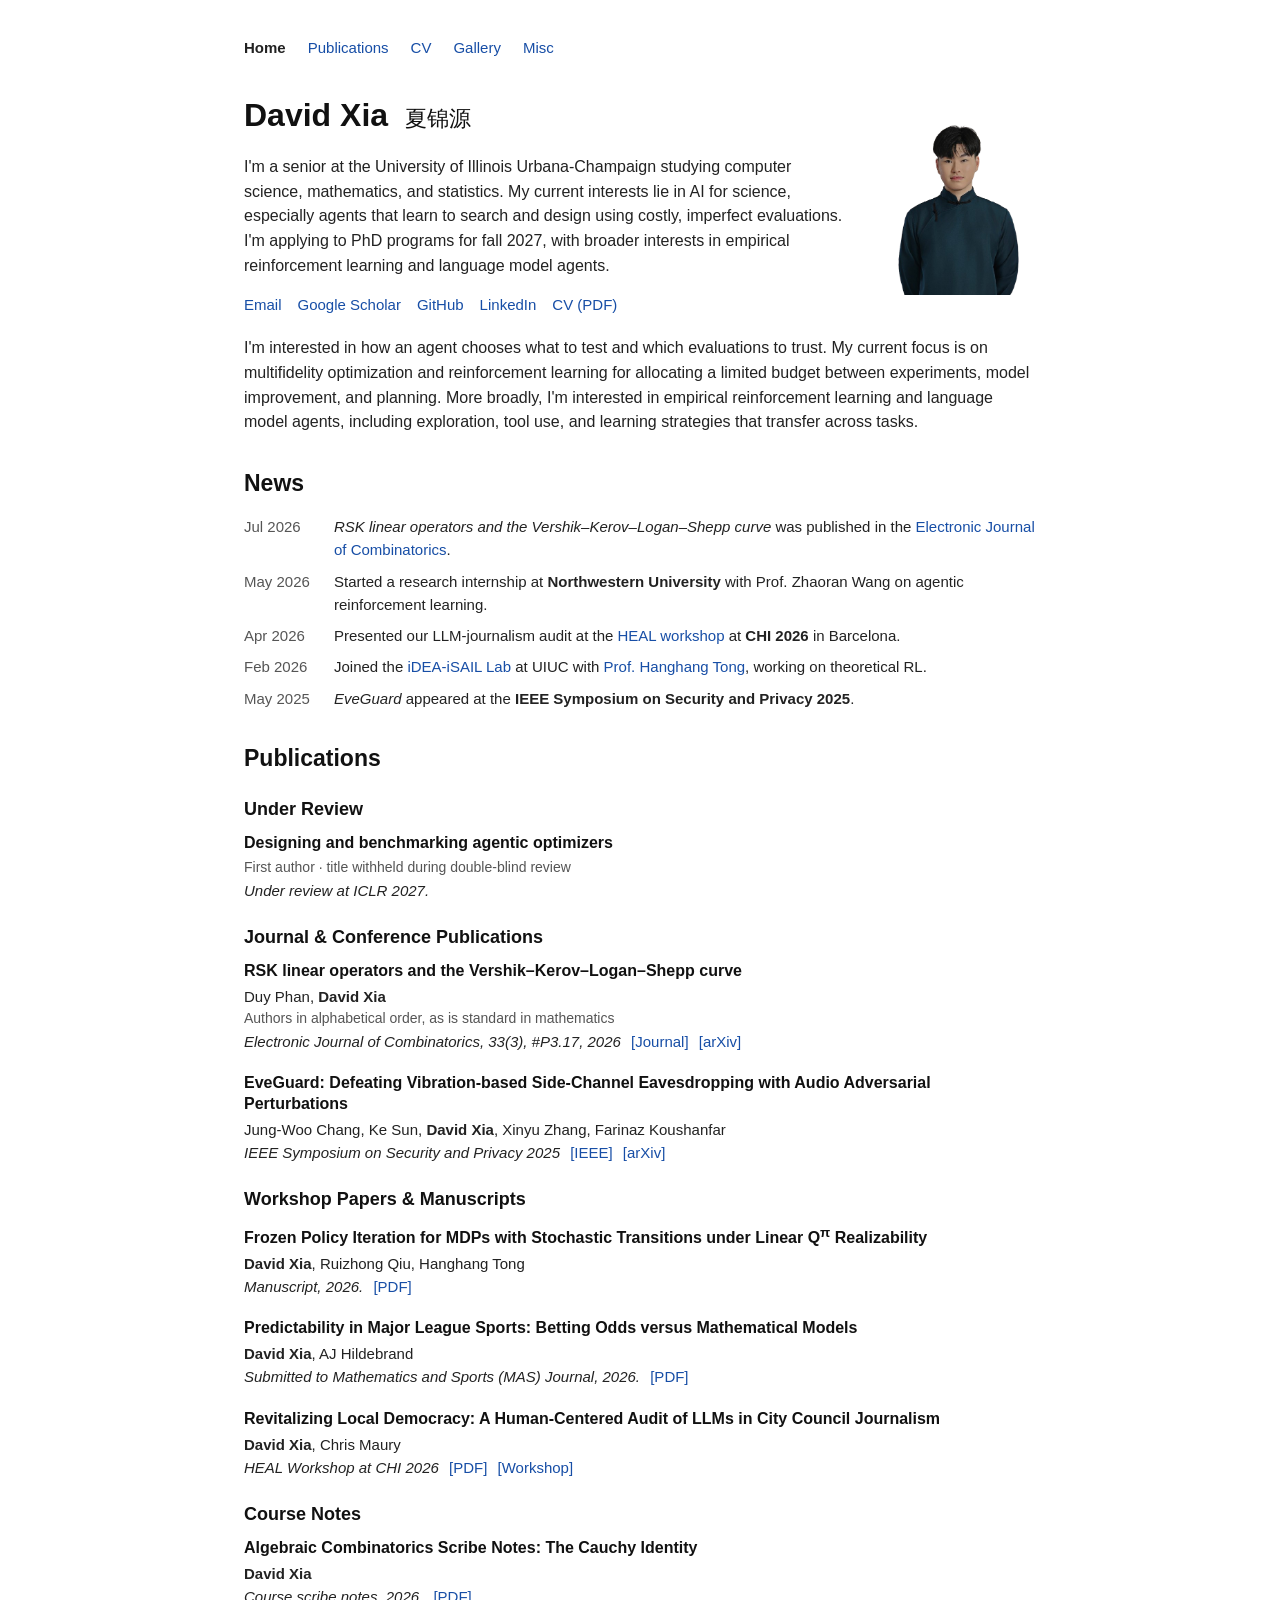
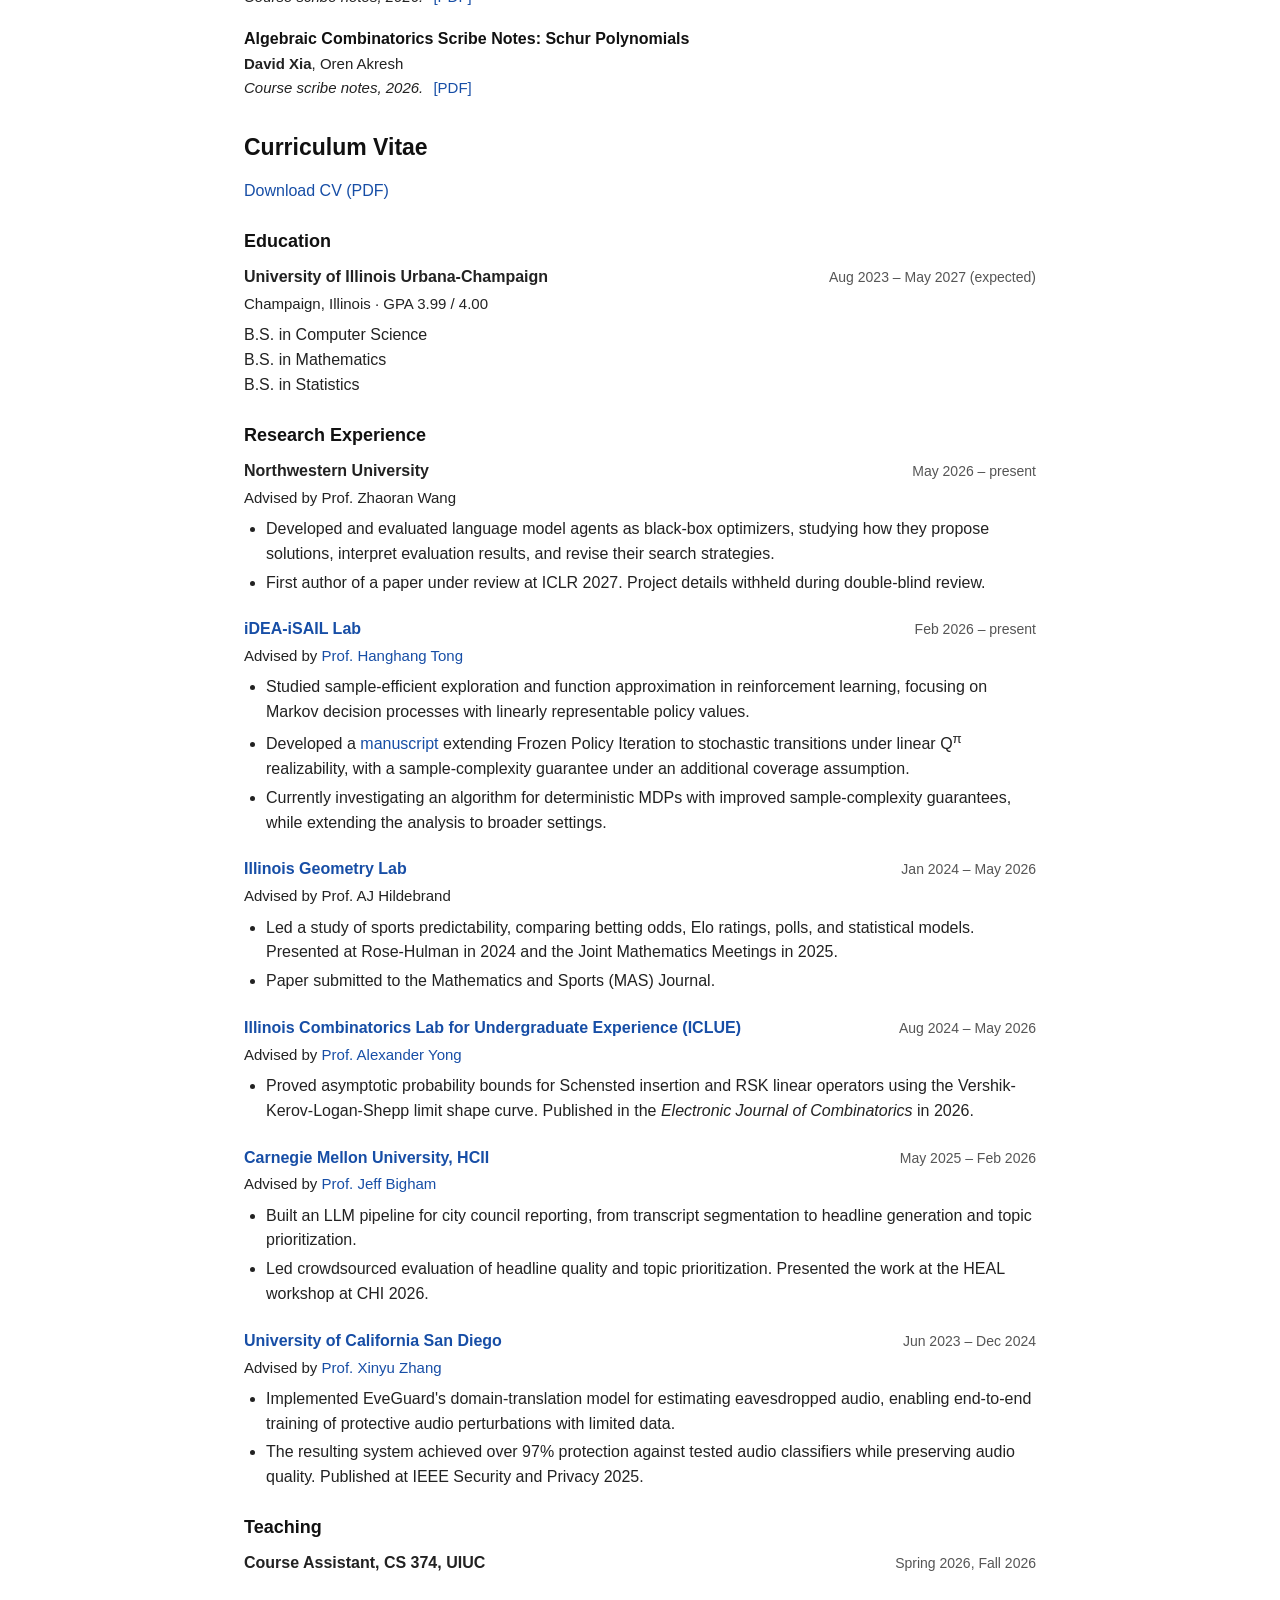
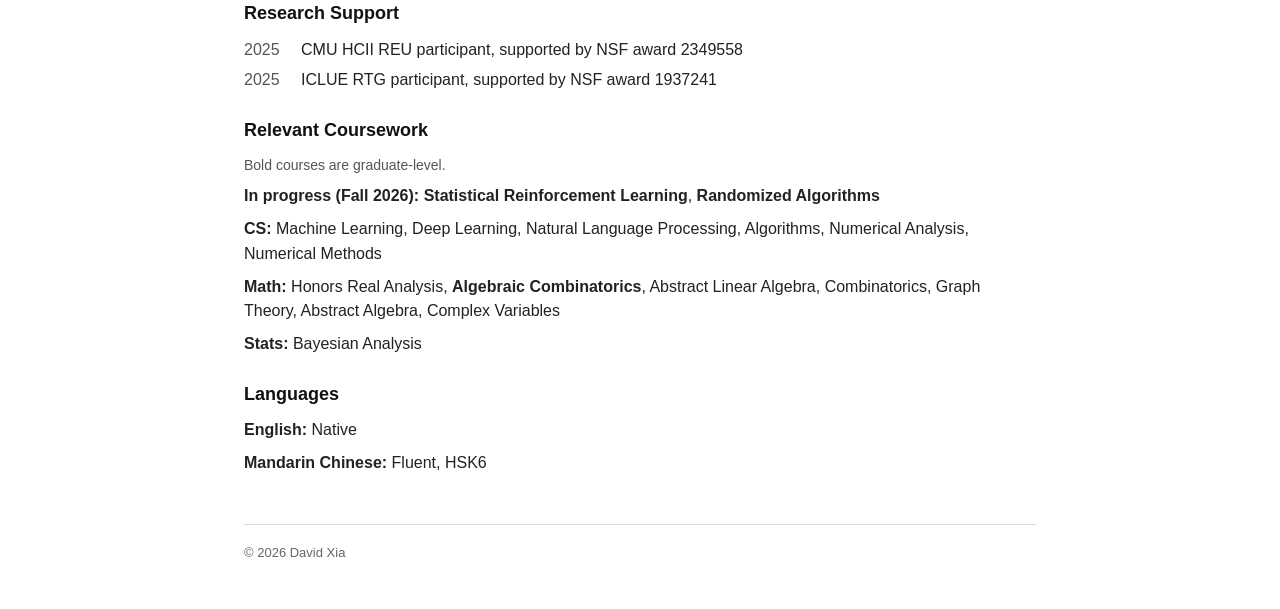
==== index.html @ a09cf465 "Simplify website to a plain single-page academic profile" ====
<!DOCTYPE html>
<html lang="en">
<head>
    <meta charset="UTF-8">
    <meta name="viewport" content="width=device-width, initial-scale=1">
    <meta name="color-scheme" content="light">
    <title>David Xia</title>
    <meta name="description" content="David Xia — UIUC researcher in reinforcement learning and language model agents, with current interests in AI for science and multifidelity optimization.">
    <link rel="icon" href="favicon.png">
    <link rel="stylesheet" href="style.css">
</head>
<body>
    <nav class="site-nav" aria-label="Main navigation">
        <a href="index.html" aria-current="page">Home</a>
        <a href="index.html#publications">Publications</a>
        <a href="index.html#cv">CV</a>
        <a href="pictures.html">Gallery</a>
        <a href="misc.html">Misc</a>
    </nav>
    <main>
        <header class="profile" id="home">
            <div>
                <h1>David Xia <span class="chinese-name" lang="zh">夏锦源</span></h1>
                <p>I&#x27;m a senior at the University of Illinois Urbana-Champaign studying
                    computer science, mathematics, and statistics. My current interests lie in
                    AI for science, especially agents that learn to search and design using
                    costly, imperfect evaluations. I&#x27;m applying to PhD programs for fall 2027,
                    with broader interests in empirical reinforcement learning and language model agents.</p>
                <p class="contact-links">
                    <a href="mailto:davidx3@illinois.edu">Email</a>
                    <a href="https://scholar.google.com/citations?hl=en&amp;user=uScYa6cAAAAJ">Google Scholar</a>
                    <a href="https://github.com/davidxia3">GitHub</a>
                    <a href="https://www.linkedin.com/in/dx3/">LinkedIn</a>
                    <a href="docs/david_xia_cv_public.pdf">CV (PDF)</a>
                </p>
            </div>
            <img class="portrait" src="images/david.png" alt="David Xia" width="160" height="200">
        </header>
        <section id="about" aria-label="Research interests">
            <p>I&#x27;m interested in how an agent chooses what to test and which evaluations to trust.
                My current focus is on
                multifidelity optimization and reinforcement learning for allocating a limited
                budget between experiments, model improvement, and planning.
                More broadly, I&#x27;m interested in empirical reinforcement learning and language model
                agents, including exploration, tool use, and learning strategies that transfer across
                tasks.</p>
        </section>

        <section id="news">
            <h2>News</h2>
<ul class="news-list">
<li class="news-item">
<span class="news-date">Jul 2026</span>
<span class="news-body"><em>RSK linear operators and the Vershik–Kerov–Logan–Shepp curve</em> was published in the <a class="name" href="https://www.combinatorics.org/ojs/index.php/eljc/article/view/v33i3p17" rel="noopener noreferrer" target="_blank">Electronic Journal of Combinatorics</a>.</span>
</li>
<li class="news-item">
<span class="news-date">May 2026</span>
<span class="news-body">Started a research internship at <strong class="name">Northwestern University</strong> with <span class="name">Prof. Zhaoran Wang</span> on agentic reinforcement learning.</span>
</li>
<li class="news-item">
<span class="news-date">Apr 2026</span>
<span class="news-body">Presented our LLM-journalism audit at the <a class="name" href="https://heal-workshop.github.io/" rel="noopener noreferrer" target="_blank">HEAL workshop</a> at <strong class="name">CHI 2026</strong> in Barcelona.</span>
</li>
<li class="news-item">
<span class="news-date">Feb 2026</span>
<span class="news-body">Joined the <a class="name" href="https://www.idea-isail.com/index.html" rel="noopener noreferrer" target="_blank">iDEA-iSAIL Lab</a> at <span class="name">UIUC</span> with <a class="name" href="http://tonghanghang.org/" rel="noopener noreferrer" target="_blank">Prof. Hanghang Tong</a>, working on theoretical RL.</span>
</li>
<li class="news-item">
<span class="news-date">May 2025</span>
<span class="news-body"><em>EveGuard</em> appeared at the <strong class="name">IEEE Symposium on Security and Privacy 2025</strong>.</span>
</li>
</ul>
        </section>

        <section id="publications">
            <h2>Publications</h2>
            <h3>Under Review</h3>
            <article class="publication">
                <h4>Designing and benchmarking agentic optimizers</h4>
                <div class="note">First author · title withheld during double-blind review</div>
                <div class="venue">Under review at ICLR 2027.</div>
            </article>
            <h3>Journal &amp; Conference Publications</h3>
            <article class="publication">
                <h4>RSK linear operators and the Vershik–Kerov–Logan–Shepp curve</h4>
                <div class="authors"><span class="name">Duy Phan</span>, <strong>David Xia</strong></div>
                <div class="note">Authors in alphabetical order, as is standard in mathematics</div>
                <div class="venue">Electronic Journal of Combinatorics, 33(3), #P3.17, 2026 <a href="https://www.combinatorics.org/ojs/index.php/eljc/article/view/v33i3p17">[Journal]</a> <a href="https://arxiv.org/abs/2504.05510">[arXiv]</a></div>
            </article>
            <article class="publication">
                <h4>EveGuard: Defeating Vibration-based Side-Channel Eavesdropping with Audio Adversarial Perturbations</h4>
                <div class="authors"><span class="name">Jung-Woo Chang</span>, <span class="name">Ke Sun</span>, <strong>David Xia</strong>, <span class="name">Xinyu Zhang</span>, <span class="name">Farinaz Koushanfar</span></div>
                <div class="venue">IEEE Symposium on Security and Privacy 2025 <a href="https://ieeexplore.ieee.org/document/11023366/">[IEEE]</a> <a href="https://arxiv.org/abs/2411.10034">[arXiv]</a></div>
            </article>
            <h3>Workshop Papers &amp; Manuscripts</h3>
            <article class="publication">
                <h4>Frozen Policy Iteration for MDPs with Stochastic Transitions under Linear Q<sup>π</sup> Realizability</h4>
                <div class="authors"><strong>David Xia</strong>, <span class="name">Ruizhong Qiu</span>, <span class="name">Hanghang Tong</span></div>
                <div class="venue">Manuscript, 2026. <a href="docs/stochastic_fpi.pdf">[PDF]</a></div>
            </article>
            <article class="publication">
                <h4>Predictability in Major League Sports: Betting Odds versus Mathematical Models</h4>
                <div class="authors"><strong>David Xia</strong>, <span class="name">AJ Hildebrand</span></div>
                <div class="venue">Submitted to Mathematics and Sports (MAS) Journal, 2026. <a href="docs/predictability_paper.pdf">[PDF]</a></div>
            </article>
            <article class="publication">
                <h4>Revitalizing Local Democracy: A Human-Centered Audit of LLMs in City Council Journalism</h4>
                <div class="authors"><strong>David Xia</strong>, <span class="name">Chris Maury</span></div>
                <div class="venue">HEAL Workshop at CHI 2026 <a href="docs/heal_paper.pdf">[PDF]</a> <a href="https://heal-workshop.github.io/">[Workshop]</a></div>
            </article>
            <h3>Course Notes</h3>
            <article class="publication">
                <h4>Algebraic Combinatorics Scribe Notes: The Cauchy Identity</h4>
                <div class="authors"><strong>David Xia</strong></div>
                <div class="venue">Course scribe notes, 2026. <a href="docs/cauchy_identity_scribe_notes.pdf">[PDF]</a></div>
            </article>
            <article class="publication">
                <h4>Algebraic Combinatorics Scribe Notes: Schur Polynomials</h4>
                <div class="authors"><strong>David Xia</strong>, <span class="name">Oren Akresh</span></div>
                <div class="venue">Course scribe notes, 2026. <a href="docs/schur_polynomial_scribe_notes.pdf">[PDF]</a></div>
            </article>
        </section>

        <section id="cv">
            <h2>Curriculum Vitae</h2>
            <p><a href="docs/david_xia_cv_public.pdf">Download CV (PDF)</a></p>
<section class="cv-section">
<h3>Education</h3>
<div class="cv-entry">

<div class="cv-entry-head">
<span class="cv-entry-title">University of Illinois Urbana-Champaign</span>
<span class="cv-entry-date">Aug 2023 – May 2027 (expected)</span>
</div>
<div class="cv-entry-sub">Champaign, Illinois · GPA 3.99 / 4.00</div>
<ul class="cv-degrees">
<li>B.S. in Computer Science</li>
<li>B.S. in Mathematics</li>
<li>B.S. in Statistics</li>
</ul>
</div>
</section>
<section class="cv-section">
<h3>Research Experience</h3>
<div class="cv-entry">

<div class="cv-entry-head">
<span class="cv-entry-title"><span class="name">Northwestern University</span></span>
<span class="cv-entry-date">May 2026 – present</span>
</div>
<div class="cv-entry-sub">Advised by <span class="name">Prof. Zhaoran Wang</span></div>
<ul>
<li>Developed and evaluated language model agents as black-box optimizers, studying how they propose solutions, interpret evaluation results, and revise their search strategies.</li>
<li>First author of a paper under review at ICLR 2027. Project details withheld during double-blind review.</li>
</ul>
</div>
<div class="cv-entry">

<div class="cv-entry-head">
<span class="cv-entry-title"><a class="name" href="https://www.idea-isail.com/index.html" rel="noopener noreferrer" target="_blank">iDEA-iSAIL Lab</a></span>
<span class="cv-entry-date">Feb 2026 – present</span>
</div>
<div class="cv-entry-sub">Advised by <a class="name" href="http://tonghanghang.org/" rel="noopener noreferrer" target="_blank">Prof. Hanghang Tong</a></div>
<ul>
<li>Studied sample-efficient exploration and function approximation in reinforcement learning, focusing on Markov decision processes with linearly representable policy values.</li>
<li>Developed a <a href="docs/stochastic_fpi.pdf" rel="noopener noreferrer" target="_blank">manuscript</a> extending Frozen Policy Iteration to stochastic transitions under linear Q<sup>π</sup> realizability, with a sample-complexity guarantee under an additional coverage assumption.</li>
<li>Currently investigating an algorithm for deterministic MDPs with improved sample-complexity guarantees, while extending the analysis to broader settings.</li>
</ul>
</div>
<div class="cv-entry">

<div class="cv-entry-head">
<span class="cv-entry-title"><a class="name" href="https://iml.math.illinois.edu/" rel="noopener noreferrer" target="_blank">Illinois Geometry Lab</a></span>
<span class="cv-entry-date">Jan 2024 – May 2026</span>
</div>
<div class="cv-entry-sub">Advised by <span class="name">Prof. AJ Hildebrand</span></div>
<ul>
<li>Led a study of sports predictability, comparing betting odds, Elo ratings, polls, and statistical models. Presented at Rose-Hulman in 2024 and the Joint Mathematics Meetings in 2025.</li>
<li>Paper submitted to the Mathematics and Sports (MAS) Journal.</li>
</ul>
</div>
<div class="cv-entry">

<div class="cv-entry-head">
<span class="cv-entry-title"><a class="name" href="https://ayong.web.illinois.edu/ICLUE.html" rel="noopener noreferrer" target="_blank">Illinois Combinatorics Lab for Undergraduate Experience (ICLUE)</a></span>
<span class="cv-entry-date">Aug 2024 – May 2026</span>
</div>
<div class="cv-entry-sub">Advised by <a class="name" href="https://ayong.web.illinois.edu/" rel="noopener noreferrer" target="_blank">Prof. Alexander Yong</a></div>
<ul>
<li>Proved asymptotic probability bounds for Schensted insertion and RSK linear operators using the Vershik-Kerov-Logan-Shepp limit shape curve. Published in the <em>Electronic Journal of Combinatorics</em> in 2026.</li>
</ul>
</div>
<div class="cv-entry">

<div class="cv-entry-head">
<span class="cv-entry-title"><a class="name" href="https://www.cs.cmu.edu/~jbigham/" rel="noopener noreferrer" target="_blank">Carnegie Mellon University, HCII</a></span>
<span class="cv-entry-date">May 2025 – Feb 2026</span>
</div>
<div class="cv-entry-sub">Advised by <a class="name" href="https://www.cs.cmu.edu/~jbigham/" rel="noopener noreferrer" target="_blank">Prof. Jeff Bigham</a></div>
<ul>
<li>Built an LLM pipeline for city council reporting, from transcript segmentation to headline generation and topic prioritization.</li>
<li>Led crowdsourced evaluation of headline quality and topic prioritization. Presented the work at the HEAL workshop at CHI 2026.</li>
</ul>
</div>
<div class="cv-entry">

<div class="cv-entry-head">
<span class="cv-entry-title"><a class="name" href="https://xyzhang.ucsd.edu/index.html" rel="noopener noreferrer" target="_blank">University of California San Diego</a></span>
<span class="cv-entry-date">Jun 2023 – Dec 2024</span>
</div>
<div class="cv-entry-sub">Advised by <a class="name" href="https://xyzhang.ucsd.edu/index.html" rel="noopener noreferrer" target="_blank">Prof. Xinyu Zhang</a></div>
<ul>
<li>Implemented EveGuard's domain-translation model for estimating eavesdropped audio, enabling end-to-end training of protective audio perturbations with limited data.</li>
<li>The resulting system achieved over 97% protection against tested audio classifiers while preserving audio quality. Published at IEEE Security and Privacy 2025.</li>
</ul>
</div>
</section>
<section class="cv-section">
<h3>Teaching</h3>
<div class="cv-entry cv-entry-compact">
<div class="cv-entry-head"><span class="cv-entry-title">Course Assistant, CS 374, UIUC</span><span class="cv-entry-date">Spring 2026, Fall 2026</span></div>
</div>
</section>
<section class="cv-section">
<h3>Research Support</h3>
<ul class="award-list">
<li><span class="yr">2025</span><span>CMU HCII REU participant, supported by NSF award 2349558</span></li>
<li><span class="yr">2025</span><span>ICLUE RTG participant, supported by NSF award 1937241</span></li>
</ul>
</section>
<section class="cv-section">
<h3>Relevant Coursework</h3>
<div class="cv-coursework">
<p class="cw-note">Bold courses are graduate-level.</p>
<p><span class="cat">In progress (Fall 2026):</span> <span class="grad">Statistical Reinforcement Learning</span>, <span class="grad">Randomized Algorithms</span></p>
<p><span class="cat">CS:</span> Machine Learning, Deep Learning, Natural Language Processing, Algorithms, Numerical Analysis, Numerical Methods</p>
<p><span class="cat">Math:</span> Honors Real Analysis, <span class="grad">Algebraic Combinatorics</span>, Abstract Linear Algebra, Combinatorics, Graph Theory, Abstract Algebra, Complex Variables</p>
<p><span class="cat">Stats:</span> Bayesian Analysis</p>
</div>
</section>
<section class="cv-section">
<h3>Languages</h3>
<div class="cv-coursework">
<p><span class="cat">English:</span> Native</p>
<p><span class="cat">Mandarin Chinese:</span> Fluent, HSK6</p>
</div>
</section>
        </section>
    </main>
    <footer>© 2026 David Xia</footer>
</body>
</html>
---- style.css ----
/* A simple, single-column academic website. */
:root { color-scheme: light; }
* { box-sizing: border-box; }
html { -webkit-text-size-adjust: 100%; scroll-padding-top: 20px; }
body {
  max-width: 840px;
  margin: 36px auto;
  padding: 0 24px;
  background: #fff;
  color: #222;
  font-family: Arial, Helvetica, sans-serif;
  font-size: 16px;
  line-height: 1.55;
}
a { color: #174ea6; text-decoration: none; }
a:hover { text-decoration: underline; }
a:focus-visible { outline: 2px solid #174ea6; outline-offset: 3px; }
img { display: block; max-width: 100%; height: auto; }
h1, h2, h3, h4 { color: #111; line-height: 1.3; }
h1 { margin: 0 0 18px; font-size: 32px; }
h2 { margin: 0 0 16px; font-size: 23px; }
h3 { margin: 24px 0 12px; font-size: 18px; }
h4 { margin: 0 0 3px; font-size: 16px; }
p { margin: 0 0 14px; }
section { margin-top: 34px; }
ul { padding-left: 22px; }
.site-nav { display: flex; flex-wrap: wrap; gap: 10px 22px; margin-bottom: 36px; font-size: 15px; }
.site-nav [aria-current="page"] { color: #222; font-weight: bold; }
.profile { display: grid; grid-template-columns: 1fr 160px; gap: 32px; align-items: start; }
.portrait { width: 160px; height: 200px; object-fit: contain; }
.chinese-name { font-size: 22px; font-weight: normal; margin-left: 8px; }
.contact-links { display: flex; flex-wrap: wrap; gap: 4px 16px; margin-bottom: 0; font-size: 15px; }
#about { margin-top: 20px; }
.news-list { list-style: none; padding: 0; margin: 0; }
.news-item { display: grid; grid-template-columns: 78px 1fr; gap: 12px; margin-bottom: 8px; font-size: 15px; }
.news-date { color: #555; white-space: nowrap; }
.publication { margin-bottom: 20px; }
.authors, .venue { font-size: 15px; }
.note { font-size: 14px; color: #555; }
.venue { font-style: italic; }
.venue a { font-style: normal; margin-left: 6px; white-space: nowrap; }
.cv-section { margin-top: 26px; }
.cv-entry { margin-bottom: 22px; }
.cv-entry-head { display: flex; justify-content: space-between; align-items: baseline; gap: 4px 20px; flex-wrap: wrap; }
.cv-entry-title { font-weight: bold; }
.cv-entry-date { font-size: 14px; color: #555; }
.cv-entry-sub { margin-top: 2px; font-size: 15px; }
.cv-entry ul { margin: 8px 0 0; }
.cv-entry li { margin-bottom: 4px; }
.cv-degrees { list-style: none; padding: 0; }
.cv-entry .cv-degrees li { margin: 0; }
.cv-coursework p { margin-bottom: 8px; }
.cat, .grad { font-weight: bold; }
.cw-note { font-size: 14px; color: #555; }
.award-list { list-style: none; padding: 0; margin: 0; }
.award-list li { display: grid; grid-template-columns: 45px 1fr; gap: 12px; margin-bottom: 6px; }
.yr { color: #555; }
footer { margin-top: 48px; padding: 18px 0 10px; border-top: 1px solid #ddd; color: #666; font-size: 13px; }
.gallery { columns: 2; column-gap: 22px; }
.gallery figure { margin: 0 0 24px; break-inside: avoid; }
.gallery img { width: 100%; }
.gallery figcaption { padding-top: 8px; font-size: 14px; color: #555; }
.gallery figcaption strong { display: block; color: #222; }
.misc-grid-3 { display: grid; grid-template-columns: repeat(3, 1fr); gap: 12px; }
.misc-grid-3 img { width: 100%; aspect-ratio: 1; object-fit: cover; }
.poke-grid img { object-fit: contain; image-rendering: pixelated; padding: 16px; }
.photo-grid { display: grid; grid-template-columns: repeat(auto-fill, minmax(120px, 1fr)); gap: 12px; }
.photo-grid img { width: 100%; aspect-ratio: 1; object-fit: cover; }
.rank-img { width: 420px; }
.family-tree-wrap { overflow: auto; max-height: 560px; margin: 16px 0 10px; border: 1px solid #ddd; }
.family-tree-wrap img { width: 100%; }
.divider { margin-top: 32px; border: 0; border-top: 1px solid #ddd; }
@media (max-width: 600px) {
  body { margin: 24px auto; padding: 0 20px; }
  .site-nav { gap: 8px 18px; margin-bottom: 28px; }
  .profile { grid-template-columns: 1fr; gap: 20px; }
  .portrait { width: 120px; height: 150px; grid-row: 1; }
  .chinese-name { font-size: 20px; }
  .cv-entry-head { display: block; }
  .cv-entry-date { display: block; margin-top: 3px; }
  .gallery { columns: 1; }
}
@media print {
  body { max-width: none; margin: 0; padding: 0; font-size: 11pt; }
  .site-nav, footer { display: none; }
  a { color: #222; }
  .publication, .cv-entry { break-inside: avoid; }
}
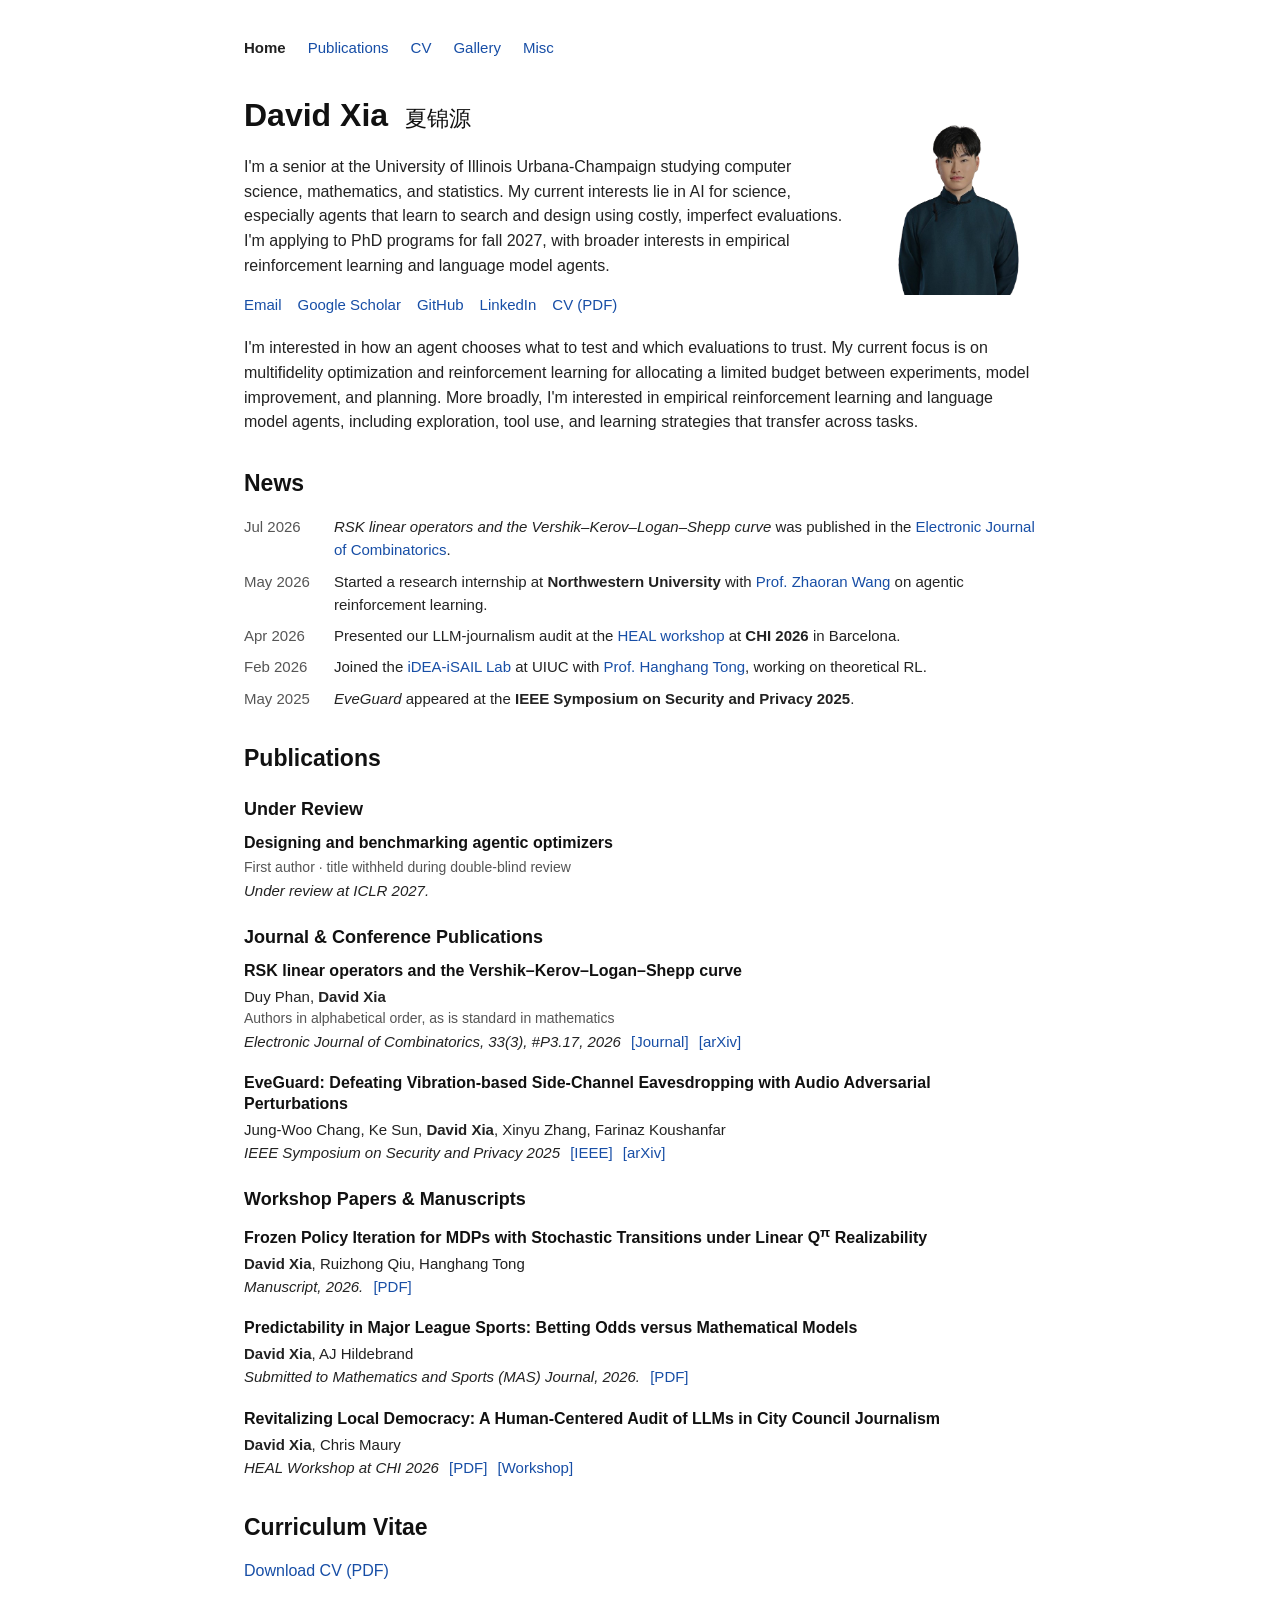
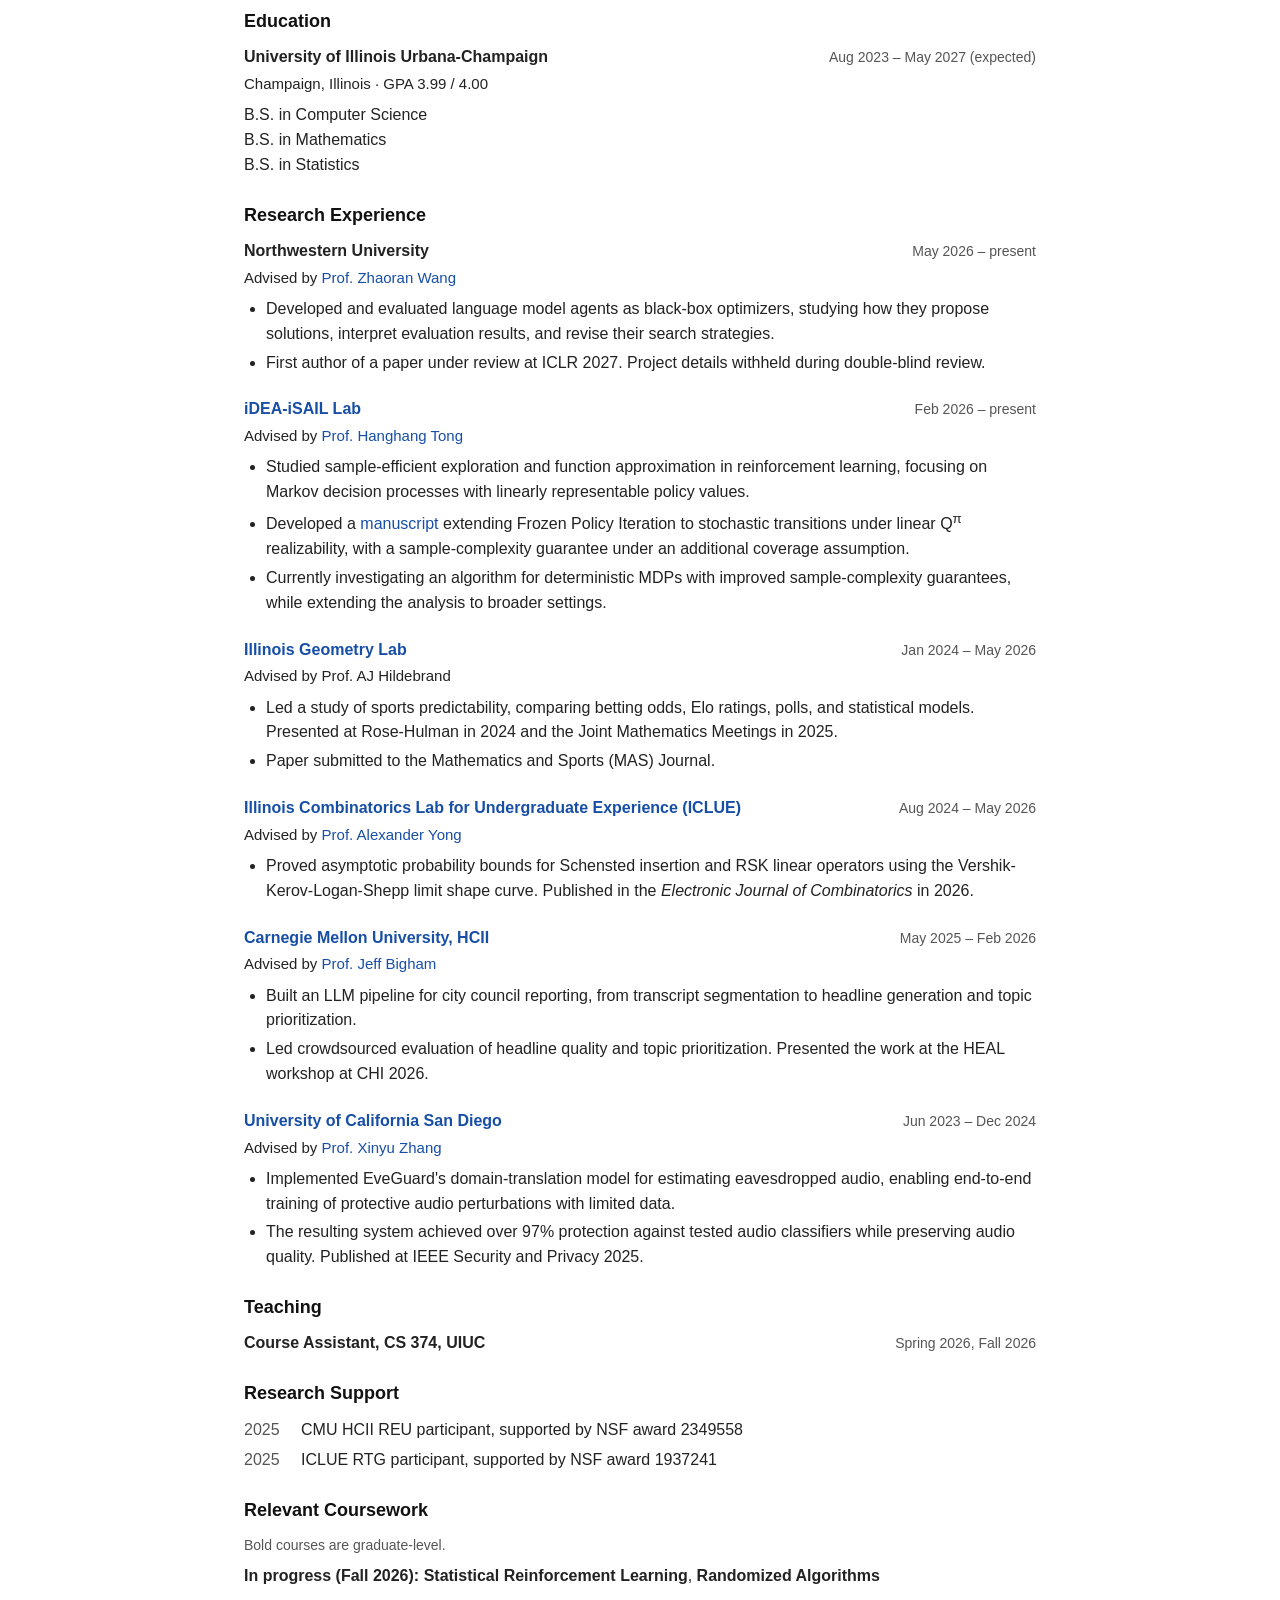
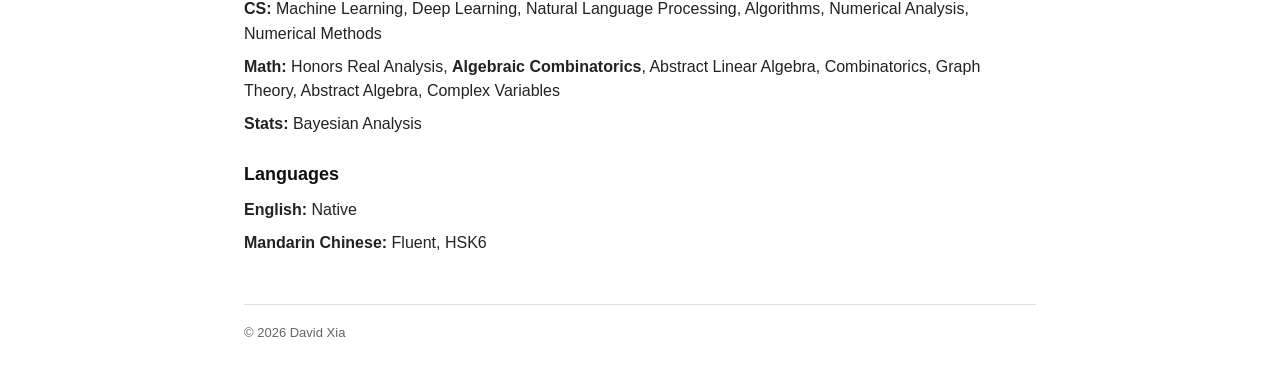
==== commit 716b5688: "Open links in new tabs and simplify publication list" ====
--- a/index.html
+++ b/index.html
@@ -11,11 +11,11 @@
 </head>
 <body>
     <nav class="site-nav" aria-label="Main navigation">
-        <a href="index.html" aria-current="page">Home</a>
-        <a href="index.html#publications">Publications</a>
-        <a href="index.html#cv">CV</a>
-        <a href="pictures.html">Gallery</a>
-        <a href="misc.html">Misc</a>
+        <a href="index.html" aria-current="page" target="_blank" rel="noopener noreferrer">Home</a>
+        <a href="index.html#publications" target="_blank" rel="noopener noreferrer">Publications</a>
+        <a href="index.html#cv" target="_blank" rel="noopener noreferrer">CV</a>
+        <a href="pictures.html" target="_blank" rel="noopener noreferrer">Gallery</a>
+        <a href="misc.html" target="_blank" rel="noopener noreferrer">Misc</a>
     </nav>
     <main>
         <header class="profile" id="home">
@@ -27,11 +27,11 @@
                     costly, imperfect evaluations. I&#x27;m applying to PhD programs for fall 2027,
                     with broader interests in empirical reinforcement learning and language model agents.</p>
                 <p class="contact-links">
-                    <a href="mailto:davidx3@illinois.edu">Email</a>
-                    <a href="https://scholar.google.com/citations?hl=en&amp;user=uScYa6cAAAAJ">Google Scholar</a>
-                    <a href="https://github.com/davidxia3">GitHub</a>
-                    <a href="https://www.linkedin.com/in/dx3/">LinkedIn</a>
-                    <a href="docs/david_xia_cv_public.pdf">CV (PDF)</a>
+                    <a href="mailto:davidx3@illinois.edu" target="_blank" rel="noopener noreferrer">Email</a>
+                    <a href="https://scholar.google.com/citations?hl=en&amp;user=uScYa6cAAAAJ" target="_blank" rel="noopener noreferrer">Google Scholar</a>
+                    <a href="https://github.com/davidxia3" target="_blank" rel="noopener noreferrer">GitHub</a>
+                    <a href="https://www.linkedin.com/in/dx3/" target="_blank" rel="noopener noreferrer">LinkedIn</a>
+                    <a href="docs/david_xia_cv_public.pdf" target="_blank" rel="noopener noreferrer">CV (PDF)</a>
                 </p>
             </div>
             <img class="portrait" src="images/david.png" alt="David Xia" width="160" height="200">
@@ -51,19 +51,19 @@
 <ul class="news-list">
 <li class="news-item">
 <span class="news-date">Jul 2026</span>
-<span class="news-body"><em>RSK linear operators and the Vershik–Kerov–Logan–Shepp curve</em> was published in the <a class="name" href="https://www.combinatorics.org/ojs/index.php/eljc/article/view/v33i3p17" rel="noopener noreferrer" target="_blank">Electronic Journal of Combinatorics</a>.</span>
+<span class="news-body"><em>RSK linear operators and the Vershik–Kerov–Logan–Shepp curve</em> was published in the <a class="name" href="https://www.combinatorics.org/ojs/index.php/eljc/article/view/v33i3p17" target="_blank" rel="noopener noreferrer">Electronic Journal of Combinatorics</a>.</span>
 </li>
 <li class="news-item">
 <span class="news-date">May 2026</span>
-<span class="news-body">Started a research internship at <strong class="name">Northwestern University</strong> with <span class="name">Prof. Zhaoran Wang</span> on agentic reinforcement learning.</span>
+<span class="news-body">Started a research internship at <strong class="name">Northwestern University</strong> with <a class="name" href="https://zhaoranwang.github.io/" target="_blank" rel="noopener noreferrer">Prof. Zhaoran Wang</a> on agentic reinforcement learning.</span>
 </li>
 <li class="news-item">
 <span class="news-date">Apr 2026</span>
-<span class="news-body">Presented our LLM-journalism audit at the <a class="name" href="https://heal-workshop.github.io/" rel="noopener noreferrer" target="_blank">HEAL workshop</a> at <strong class="name">CHI 2026</strong> in Barcelona.</span>
+<span class="news-body">Presented our LLM-journalism audit at the <a class="name" href="https://heal-workshop.github.io/" target="_blank" rel="noopener noreferrer">HEAL workshop</a> at <strong class="name">CHI 2026</strong> in Barcelona.</span>
 </li>
 <li class="news-item">
 <span class="news-date">Feb 2026</span>
-<span class="news-body">Joined the <a class="name" href="https://www.idea-isail.com/index.html" rel="noopener noreferrer" target="_blank">iDEA-iSAIL Lab</a> at <span class="name">UIUC</span> with <a class="name" href="http://tonghanghang.org/" rel="noopener noreferrer" target="_blank">Prof. Hanghang Tong</a>, working on theoretical RL.</span>
+<span class="news-body">Joined the <a class="name" href="https://www.idea-isail.com/index.html" target="_blank" rel="noopener noreferrer">iDEA-iSAIL Lab</a> at <span class="name">UIUC</span> with <a class="name" href="http://tonghanghang.org/" target="_blank" rel="noopener noreferrer">Prof. Hanghang Tong</a>, working on theoretical RL.</span>
 </li>
 <li class="news-item">
 <span class="news-date">May 2025</span>
@@ -85,45 +85,34 @@
                 <h4>RSK linear operators and the Vershik–Kerov–Logan–Shepp curve</h4>
                 <div class="authors"><span class="name">Duy Phan</span>, <strong>David Xia</strong></div>
                 <div class="note">Authors in alphabetical order, as is standard in mathematics</div>
-                <div class="venue">Electronic Journal of Combinatorics, 33(3), #P3.17, 2026 <a href="https://www.combinatorics.org/ojs/index.php/eljc/article/view/v33i3p17">[Journal]</a> <a href="https://arxiv.org/abs/2504.05510">[arXiv]</a></div>
+                <div class="venue">Electronic Journal of Combinatorics, 33(3), #P3.17, 2026 <a href="https://www.combinatorics.org/ojs/index.php/eljc/article/view/v33i3p17" target="_blank" rel="noopener noreferrer">[Journal]</a> <a href="https://arxiv.org/abs/2504.05510" target="_blank" rel="noopener noreferrer">[arXiv]</a></div>
             </article>
             <article class="publication">
                 <h4>EveGuard: Defeating Vibration-based Side-Channel Eavesdropping with Audio Adversarial Perturbations</h4>
                 <div class="authors"><span class="name">Jung-Woo Chang</span>, <span class="name">Ke Sun</span>, <strong>David Xia</strong>, <span class="name">Xinyu Zhang</span>, <span class="name">Farinaz Koushanfar</span></div>
-                <div class="venue">IEEE Symposium on Security and Privacy 2025 <a href="https://ieeexplore.ieee.org/document/11023366/">[IEEE]</a> <a href="https://arxiv.org/abs/2411.10034">[arXiv]</a></div>
+                <div class="venue">IEEE Symposium on Security and Privacy 2025 <a href="https://ieeexplore.ieee.org/document/11023366/" target="_blank" rel="noopener noreferrer">[IEEE]</a> <a href="https://arxiv.org/abs/2411.10034" target="_blank" rel="noopener noreferrer">[arXiv]</a></div>
             </article>
             <h3>Workshop Papers &amp; Manuscripts</h3>
             <article class="publication">
                 <h4>Frozen Policy Iteration for MDPs with Stochastic Transitions under Linear Q<sup>π</sup> Realizability</h4>
                 <div class="authors"><strong>David Xia</strong>, <span class="name">Ruizhong Qiu</span>, <span class="name">Hanghang Tong</span></div>
-                <div class="venue">Manuscript, 2026. <a href="docs/stochastic_fpi.pdf">[PDF]</a></div>
+                <div class="venue">Manuscript, 2026. <a href="docs/stochastic_fpi.pdf" target="_blank" rel="noopener noreferrer">[PDF]</a></div>
             </article>
             <article class="publication">
                 <h4>Predictability in Major League Sports: Betting Odds versus Mathematical Models</h4>
                 <div class="authors"><strong>David Xia</strong>, <span class="name">AJ Hildebrand</span></div>
-                <div class="venue">Submitted to Mathematics and Sports (MAS) Journal, 2026. <a href="docs/predictability_paper.pdf">[PDF]</a></div>
+                <div class="venue">Submitted to Mathematics and Sports (MAS) Journal, 2026. <a href="docs/predictability_paper.pdf" target="_blank" rel="noopener noreferrer">[PDF]</a></div>
             </article>
             <article class="publication">
                 <h4>Revitalizing Local Democracy: A Human-Centered Audit of LLMs in City Council Journalism</h4>
                 <div class="authors"><strong>David Xia</strong>, <span class="name">Chris Maury</span></div>
-                <div class="venue">HEAL Workshop at CHI 2026 <a href="docs/heal_paper.pdf">[PDF]</a> <a href="https://heal-workshop.github.io/">[Workshop]</a></div>
-            </article>
-            <h3>Course Notes</h3>
-            <article class="publication">
-                <h4>Algebraic Combinatorics Scribe Notes: The Cauchy Identity</h4>
-                <div class="authors"><strong>David Xia</strong></div>
-                <div class="venue">Course scribe notes, 2026. <a href="docs/cauchy_identity_scribe_notes.pdf">[PDF]</a></div>
-            </article>
-            <article class="publication">
-                <h4>Algebraic Combinatorics Scribe Notes: Schur Polynomials</h4>
-                <div class="authors"><strong>David Xia</strong>, <span class="name">Oren Akresh</span></div>
-                <div class="venue">Course scribe notes, 2026. <a href="docs/schur_polynomial_scribe_notes.pdf">[PDF]</a></div>
+                <div class="venue">HEAL Workshop at CHI 2026 <a href="docs/heal_paper.pdf" target="_blank" rel="noopener noreferrer">[PDF]</a> <a href="https://heal-workshop.github.io/" target="_blank" rel="noopener noreferrer">[Workshop]</a></div>
             </article>
         </section>
 
         <section id="cv">
             <h2>Curriculum Vitae</h2>
-            <p><a href="docs/david_xia_cv_public.pdf">Download CV (PDF)</a></p>
+            <p><a href="docs/david_xia_cv_public.pdf" target="_blank" rel="noopener noreferrer">Download CV (PDF)</a></p>
 <section class="cv-section">
 <h3>Education</h3>
 <div class="cv-entry">
@@ -148,7 +137,7 @@
 <span class="cv-entry-title"><span class="name">Northwestern University</span></span>
 <span class="cv-entry-date">May 2026 – present</span>
 </div>
-<div class="cv-entry-sub">Advised by <span class="name">Prof. Zhaoran Wang</span></div>
+<div class="cv-entry-sub">Advised by <a class="name" href="https://zhaoranwang.github.io/" target="_blank" rel="noopener noreferrer">Prof. Zhaoran Wang</a></div>
 <ul>
 <li>Developed and evaluated language model agents as black-box optimizers, studying how they propose solutions, interpret evaluation results, and revise their search strategies.</li>
 <li>First author of a paper under review at ICLR 2027. Project details withheld during double-blind review.</li>
@@ -157,20 +146,20 @@
 <div class="cv-entry">
 
 <div class="cv-entry-head">
-<span class="cv-entry-title"><a class="name" href="https://www.idea-isail.com/index.html" rel="noopener noreferrer" target="_blank">iDEA-iSAIL Lab</a></span>
+<span class="cv-entry-title"><a class="name" href="https://www.idea-isail.com/index.html" target="_blank" rel="noopener noreferrer">iDEA-iSAIL Lab</a></span>
 <span class="cv-entry-date">Feb 2026 – present</span>
 </div>
-<div class="cv-entry-sub">Advised by <a class="name" href="http://tonghanghang.org/" rel="noopener noreferrer" target="_blank">Prof. Hanghang Tong</a></div>
+<div class="cv-entry-sub">Advised by <a class="name" href="http://tonghanghang.org/" target="_blank" rel="noopener noreferrer">Prof. Hanghang Tong</a></div>
 <ul>
 <li>Studied sample-efficient exploration and function approximation in reinforcement learning, focusing on Markov decision processes with linearly representable policy values.</li>
-<li>Developed a <a href="docs/stochastic_fpi.pdf" rel="noopener noreferrer" target="_blank">manuscript</a> extending Frozen Policy Iteration to stochastic transitions under linear Q<sup>π</sup> realizability, with a sample-complexity guarantee under an additional coverage assumption.</li>
+<li>Developed a <a href="docs/stochastic_fpi.pdf" target="_blank" rel="noopener noreferrer">manuscript</a> extending Frozen Policy Iteration to stochastic transitions under linear Q<sup>π</sup> realizability, with a sample-complexity guarantee under an additional coverage assumption.</li>
 <li>Currently investigating an algorithm for deterministic MDPs with improved sample-complexity guarantees, while extending the analysis to broader settings.</li>
 </ul>
 </div>
 <div class="cv-entry">
 
 <div class="cv-entry-head">
-<span class="cv-entry-title"><a class="name" href="https://iml.math.illinois.edu/" rel="noopener noreferrer" target="_blank">Illinois Geometry Lab</a></span>
+<span class="cv-entry-title"><a class="name" href="https://iml.math.illinois.edu/" target="_blank" rel="noopener noreferrer">Illinois Geometry Lab</a></span>
 <span class="cv-entry-date">Jan 2024 – May 2026</span>
 </div>
 <div class="cv-entry-sub">Advised by <span class="name">Prof. AJ Hildebrand</span></div>
@@ -182,10 +171,10 @@
 <div class="cv-entry">
 
 <div class="cv-entry-head">
-<span class="cv-entry-title"><a class="name" href="https://ayong.web.illinois.edu/ICLUE.html" rel="noopener noreferrer" target="_blank">Illinois Combinatorics Lab for Undergraduate Experience (ICLUE)</a></span>
+<span class="cv-entry-title"><a class="name" href="https://ayong.web.illinois.edu/ICLUE.html" target="_blank" rel="noopener noreferrer">Illinois Combinatorics Lab for Undergraduate Experience (ICLUE)</a></span>
 <span class="cv-entry-date">Aug 2024 – May 2026</span>
 </div>
-<div class="cv-entry-sub">Advised by <a class="name" href="https://ayong.web.illinois.edu/" rel="noopener noreferrer" target="_blank">Prof. Alexander Yong</a></div>
+<div class="cv-entry-sub">Advised by <a class="name" href="https://ayong.web.illinois.edu/" target="_blank" rel="noopener noreferrer">Prof. Alexander Yong</a></div>
 <ul>
 <li>Proved asymptotic probability bounds for Schensted insertion and RSK linear operators using the Vershik-Kerov-Logan-Shepp limit shape curve. Published in the <em>Electronic Journal of Combinatorics</em> in 2026.</li>
 </ul>
@@ -193,10 +182,10 @@
 <div class="cv-entry">
 
 <div class="cv-entry-head">
-<span class="cv-entry-title"><a class="name" href="https://www.cs.cmu.edu/~jbigham/" rel="noopener noreferrer" target="_blank">Carnegie Mellon University, HCII</a></span>
+<span class="cv-entry-title"><a class="name" href="https://www.cs.cmu.edu/~jbigham/" target="_blank" rel="noopener noreferrer">Carnegie Mellon University, HCII</a></span>
 <span class="cv-entry-date">May 2025 – Feb 2026</span>
 </div>
-<div class="cv-entry-sub">Advised by <a class="name" href="https://www.cs.cmu.edu/~jbigham/" rel="noopener noreferrer" target="_blank">Prof. Jeff Bigham</a></div>
+<div class="cv-entry-sub">Advised by <a class="name" href="https://www.cs.cmu.edu/~jbigham/" target="_blank" rel="noopener noreferrer">Prof. Jeff Bigham</a></div>
 <ul>
 <li>Built an LLM pipeline for city council reporting, from transcript segmentation to headline generation and topic prioritization.</li>
 <li>Led crowdsourced evaluation of headline quality and topic prioritization. Presented the work at the HEAL workshop at CHI 2026.</li>
@@ -205,10 +194,10 @@
 <div class="cv-entry">
 
 <div class="cv-entry-head">
-<span class="cv-entry-title"><a class="name" href="https://xyzhang.ucsd.edu/index.html" rel="noopener noreferrer" target="_blank">University of California San Diego</a></span>
+<span class="cv-entry-title"><a class="name" href="https://xyzhang.ucsd.edu/index.html" target="_blank" rel="noopener noreferrer">University of California San Diego</a></span>
 <span class="cv-entry-date">Jun 2023 – Dec 2024</span>
 </div>
-<div class="cv-entry-sub">Advised by <a class="name" href="https://xyzhang.ucsd.edu/index.html" rel="noopener noreferrer" target="_blank">Prof. Xinyu Zhang</a></div>
+<div class="cv-entry-sub">Advised by <a class="name" href="https://xyzhang.ucsd.edu/index.html" target="_blank" rel="noopener noreferrer">Prof. Xinyu Zhang</a></div>
 <ul>
 <li>Implemented EveGuard's domain-translation model for estimating eavesdropped audio, enabling end-to-end training of protective audio perturbations with limited data.</li>
 <li>The resulting system achieved over 97% protection against tested audio classifiers while preserving audio quality. Published at IEEE Security and Privacy 2025.</li>
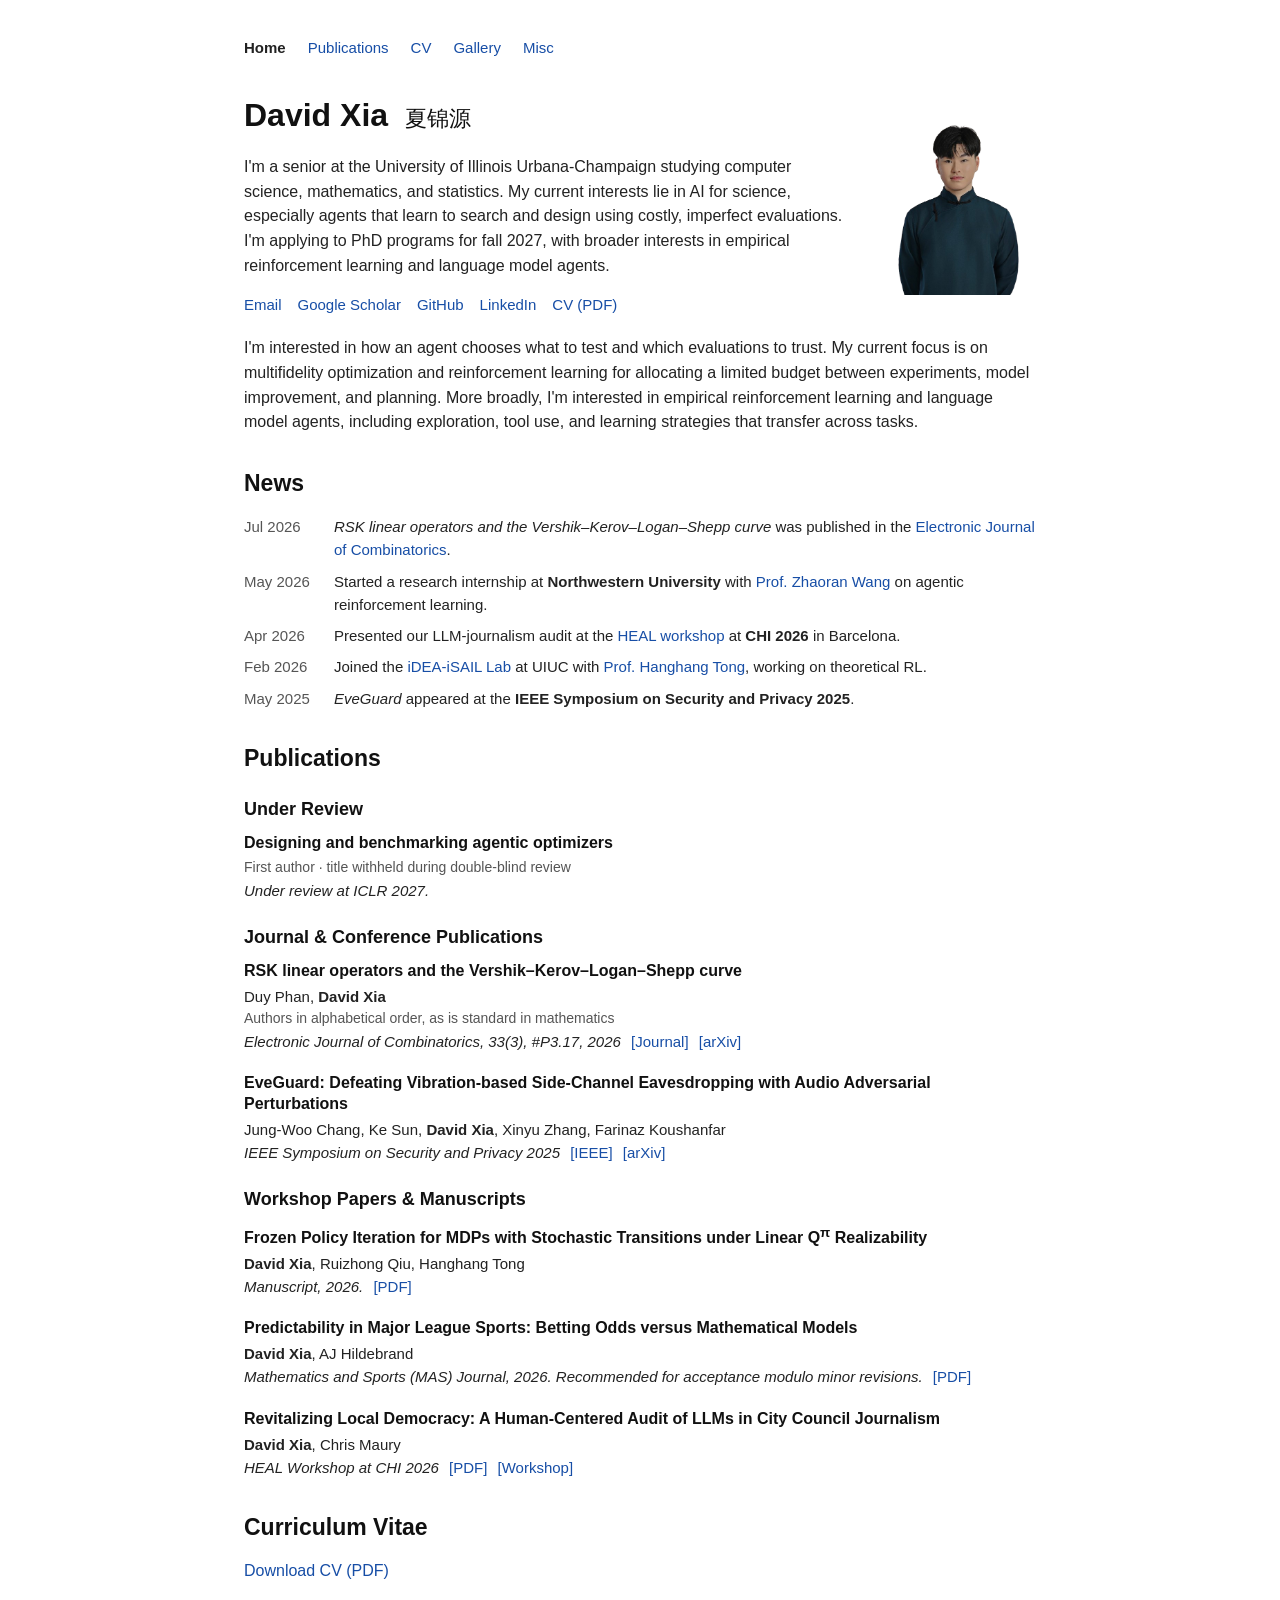
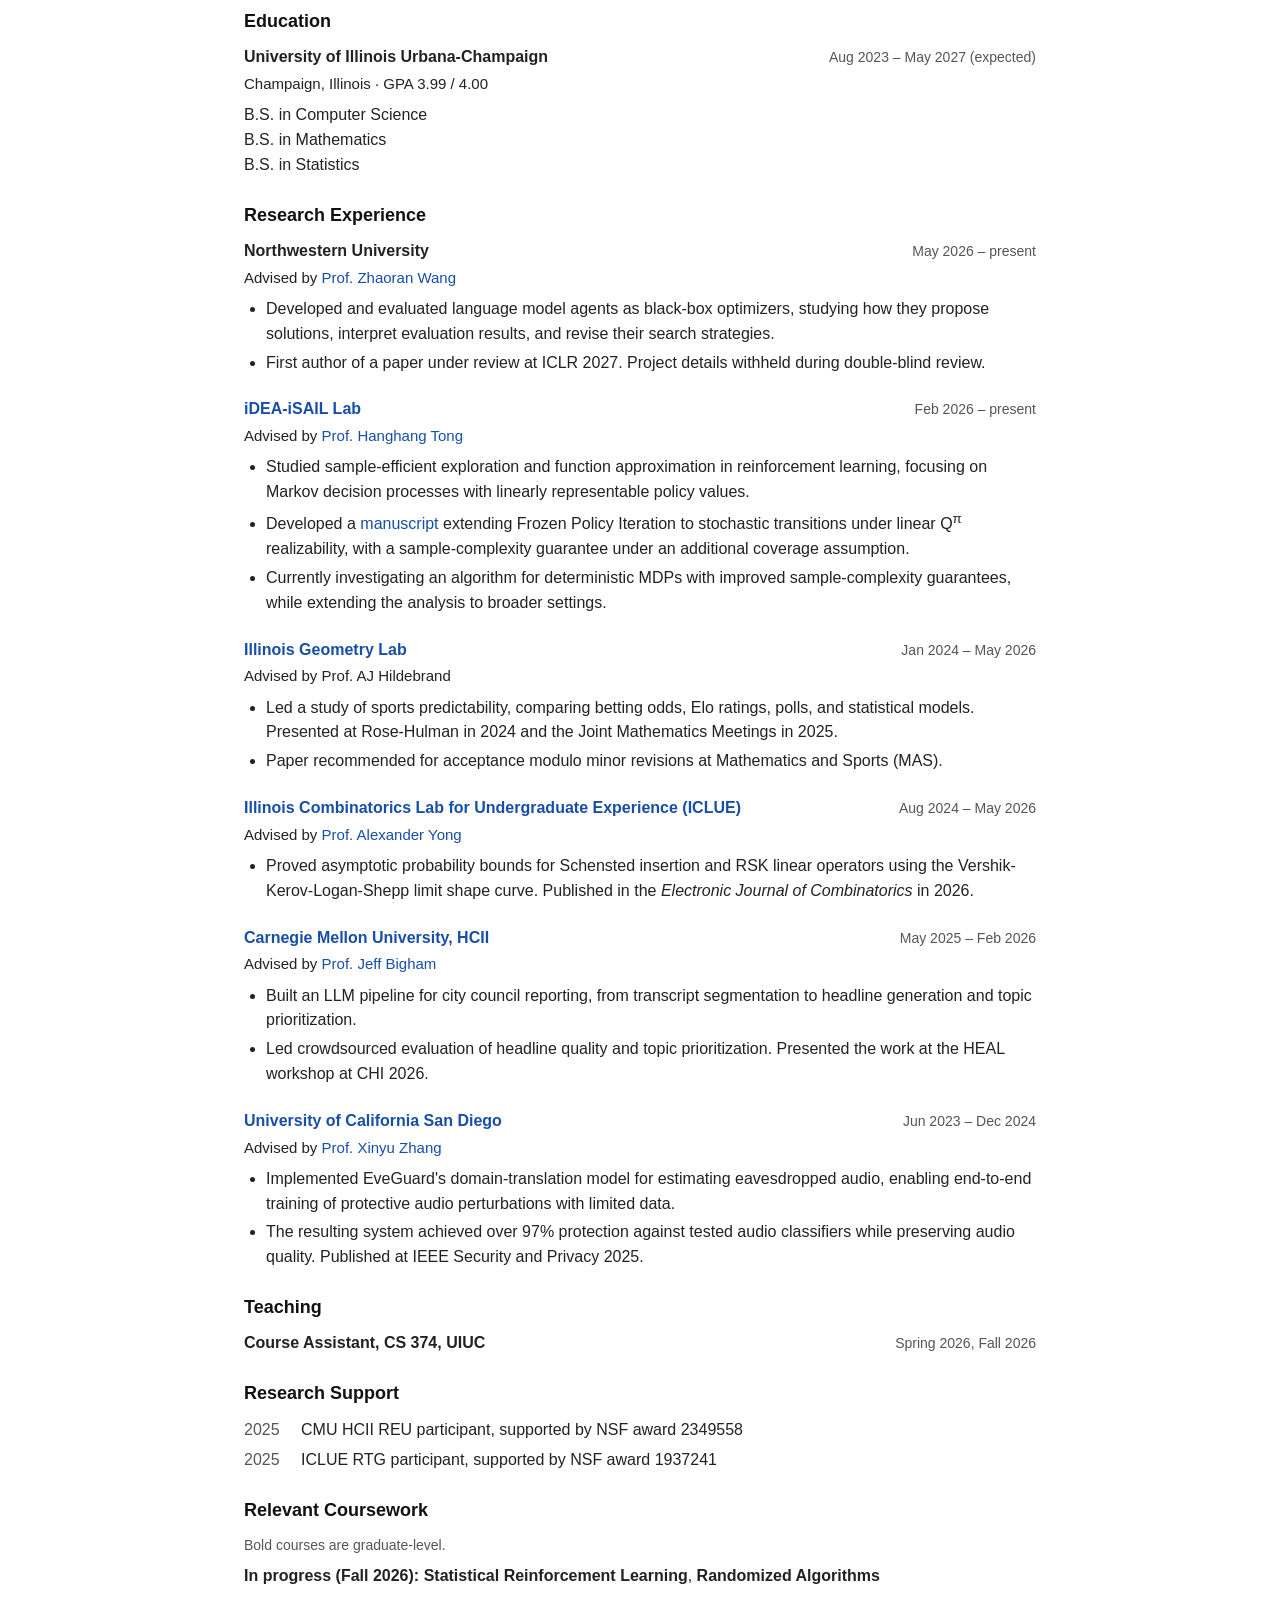
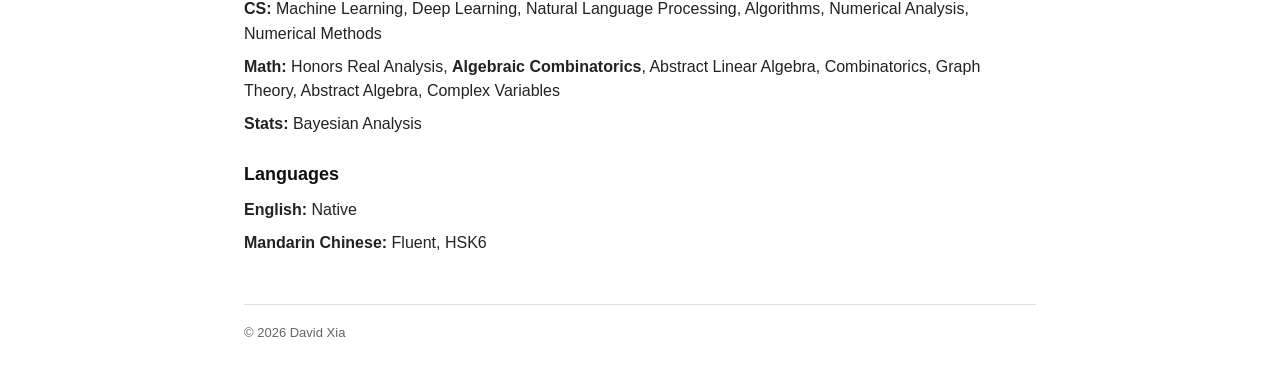
==== commit e916d391: "Update MAS manuscript review status" ====
--- a/index.html
+++ b/index.html
@@ -101,7 +101,7 @@
             <article class="publication">
                 <h4>Predictability in Major League Sports: Betting Odds versus Mathematical Models</h4>
                 <div class="authors"><strong>David Xia</strong>, <span class="name">AJ Hildebrand</span></div>
-                <div class="venue">Submitted to Mathematics and Sports (MAS) Journal, 2026. <a href="docs/predictability_paper.pdf" target="_blank" rel="noopener noreferrer">[PDF]</a></div>
+                <div class="venue">Mathematics and Sports (MAS) Journal, 2026. Recommended for acceptance modulo minor revisions. <a href="docs/predictability_paper.pdf" target="_blank" rel="noopener noreferrer">[PDF]</a></div>
             </article>
             <article class="publication">
                 <h4>Revitalizing Local Democracy: A Human-Centered Audit of LLMs in City Council Journalism</h4>
@@ -165,7 +165,7 @@
 <div class="cv-entry-sub">Advised by <span class="name">Prof. AJ Hildebrand</span></div>
 <ul>
 <li>Led a study of sports predictability, comparing betting odds, Elo ratings, polls, and statistical models. Presented at Rose-Hulman in 2024 and the Joint Mathematics Meetings in 2025.</li>
-<li>Paper submitted to the Mathematics and Sports (MAS) Journal.</li>
+<li>Paper recommended for acceptance modulo minor revisions at Mathematics and Sports (MAS).</li>
 </ul>
 </div>
 <div class="cv-entry">
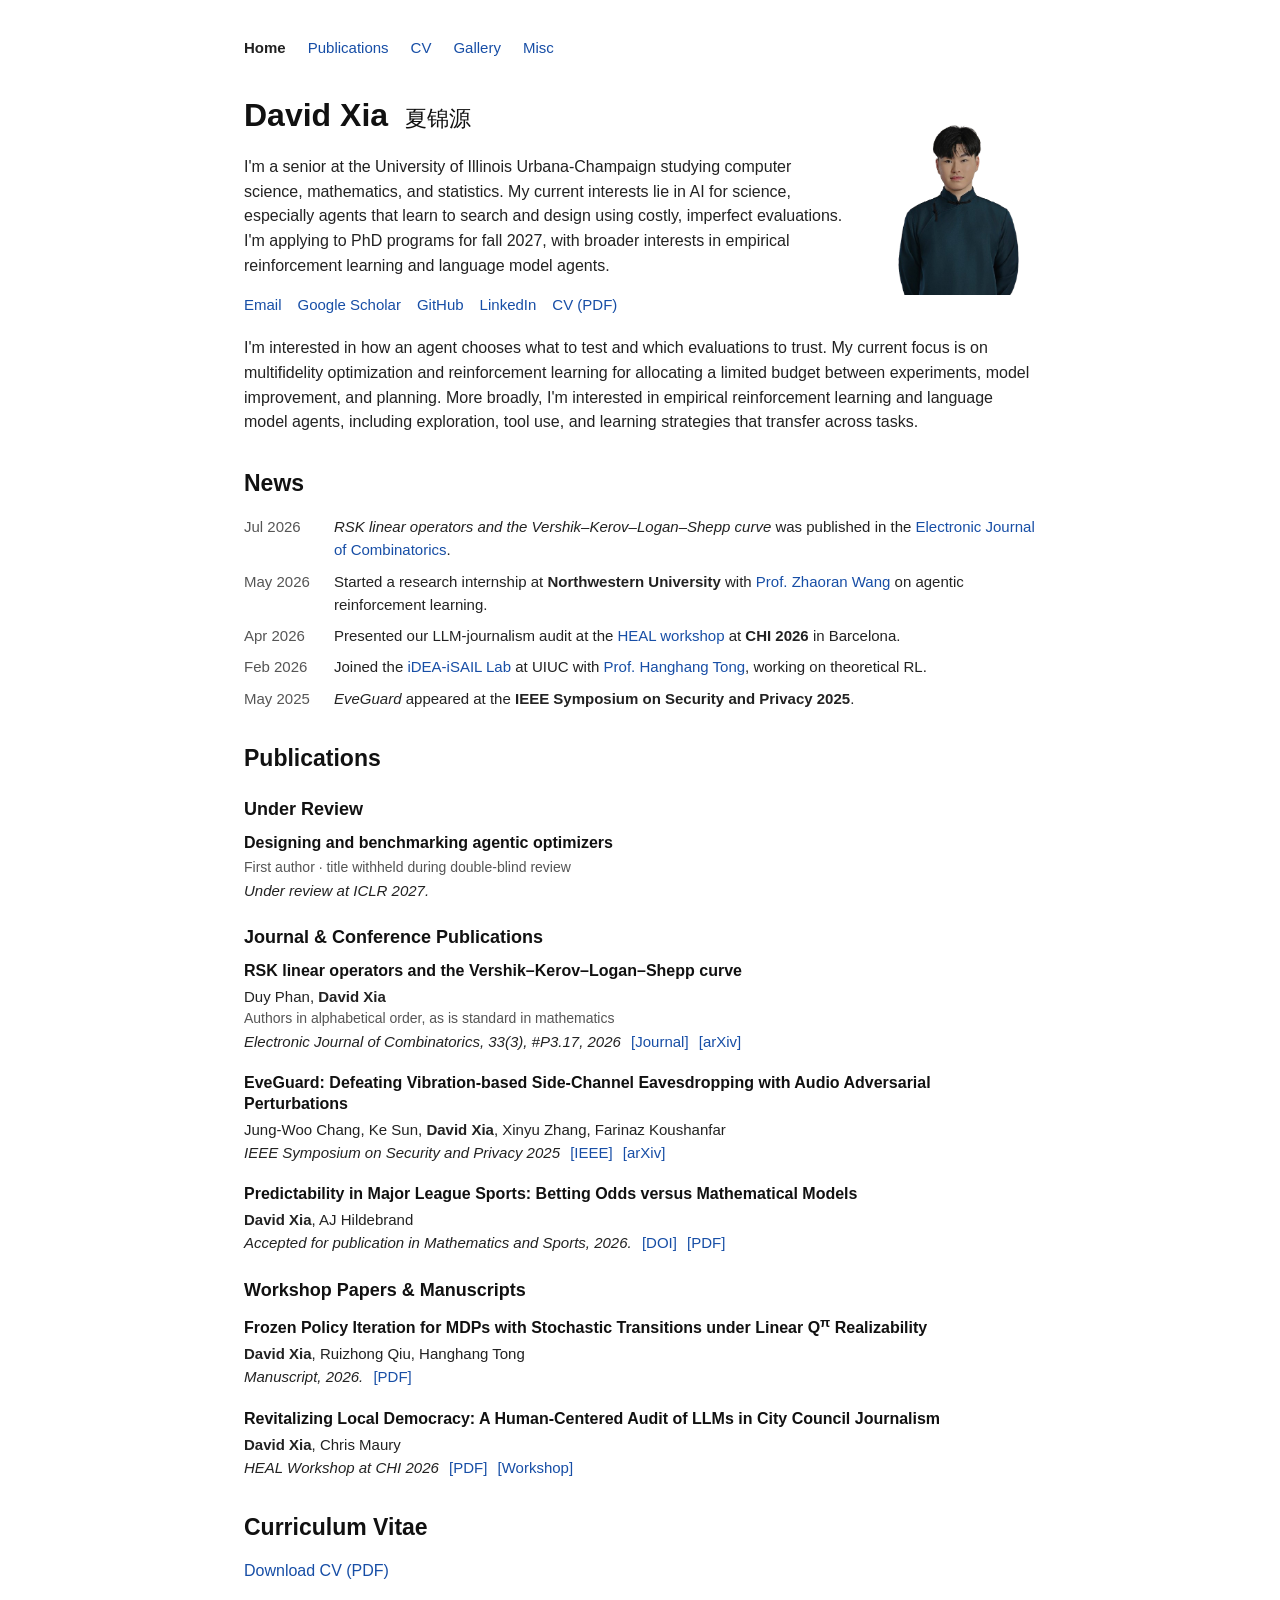
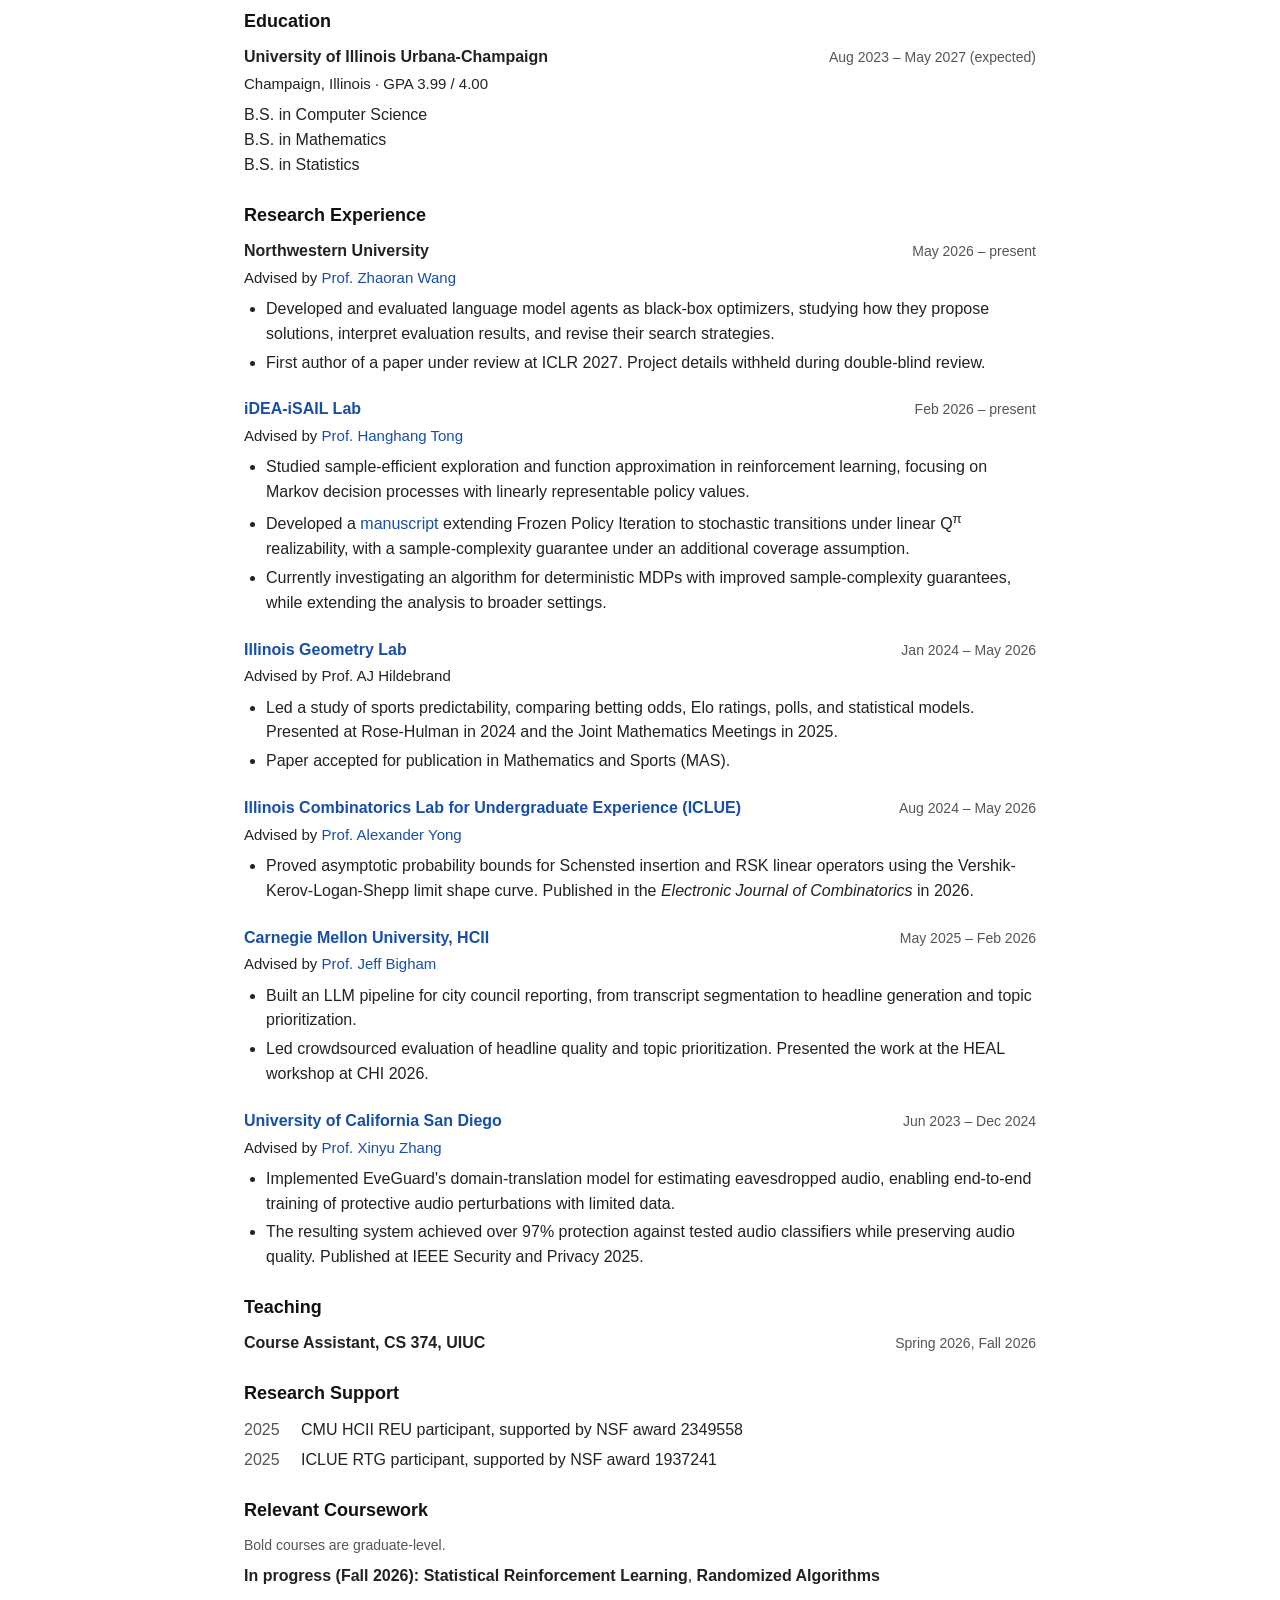
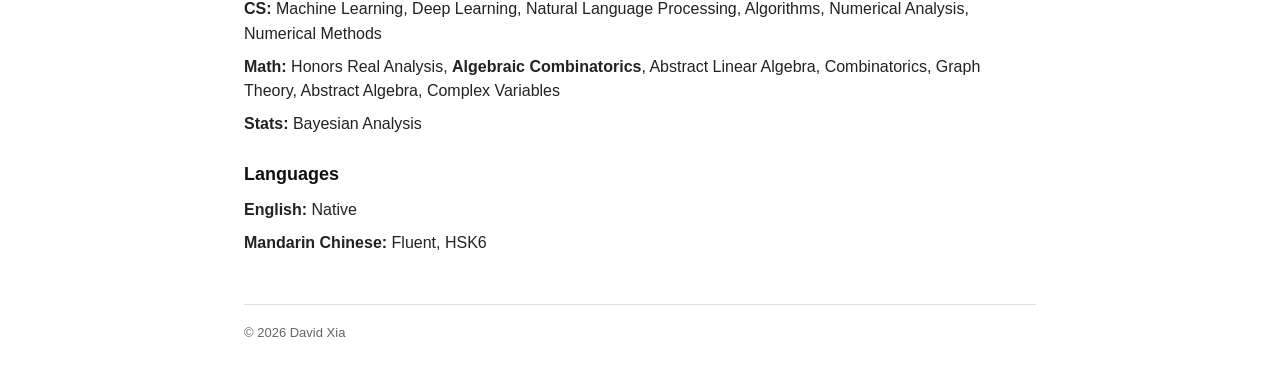
==== commit 13da88f2: "Update Mathematics and Sports paper to accepted" ====
--- a/index.html
+++ b/index.html
@@ -92,16 +92,16 @@
                 <div class="authors"><span class="name">Jung-Woo Chang</span>, <span class="name">Ke Sun</span>, <strong>David Xia</strong>, <span class="name">Xinyu Zhang</span>, <span class="name">Farinaz Koushanfar</span></div>
                 <div class="venue">IEEE Symposium on Security and Privacy 2025 <a href="https://ieeexplore.ieee.org/document/11023366/" target="_blank" rel="noopener noreferrer">[IEEE]</a> <a href="https://arxiv.org/abs/2411.10034" target="_blank" rel="noopener noreferrer">[arXiv]</a></div>
             </article>
+            <article class="publication">
+                <h4>Predictability in Major League Sports: Betting Odds versus Mathematical Models</h4>
+                <div class="authors"><strong>David Xia</strong>, <span class="name">AJ Hildebrand</span></div>
+                <div class="venue">Accepted for publication in Mathematics and Sports, 2026. <a href="https://doi.org/10.5149/ms.4631" target="_blank" rel="noopener noreferrer">[DOI]</a> <a href="docs/predictability_paper.pdf" target="_blank" rel="noopener noreferrer">[PDF]</a></div>
+            </article>
             <h3>Workshop Papers &amp; Manuscripts</h3>
             <article class="publication">
                 <h4>Frozen Policy Iteration for MDPs with Stochastic Transitions under Linear Q<sup>π</sup> Realizability</h4>
                 <div class="authors"><strong>David Xia</strong>, <span class="name">Ruizhong Qiu</span>, <span class="name">Hanghang Tong</span></div>
                 <div class="venue">Manuscript, 2026. <a href="docs/stochastic_fpi.pdf" target="_blank" rel="noopener noreferrer">[PDF]</a></div>
-            </article>
-            <article class="publication">
-                <h4>Predictability in Major League Sports: Betting Odds versus Mathematical Models</h4>
-                <div class="authors"><strong>David Xia</strong>, <span class="name">AJ Hildebrand</span></div>
-                <div class="venue">Mathematics and Sports (MAS) Journal, 2026. Recommended for acceptance modulo minor revisions. <a href="docs/predictability_paper.pdf" target="_blank" rel="noopener noreferrer">[PDF]</a></div>
             </article>
             <article class="publication">
                 <h4>Revitalizing Local Democracy: A Human-Centered Audit of LLMs in City Council Journalism</h4>
@@ -165,7 +165,7 @@
 <div class="cv-entry-sub">Advised by <span class="name">Prof. AJ Hildebrand</span></div>
 <ul>
 <li>Led a study of sports predictability, comparing betting odds, Elo ratings, polls, and statistical models. Presented at Rose-Hulman in 2024 and the Joint Mathematics Meetings in 2025.</li>
-<li>Paper recommended for acceptance modulo minor revisions at Mathematics and Sports (MAS).</li>
+<li>Paper accepted for publication in Mathematics and Sports (MAS).</li>
 </ul>
 </div>
 <div class="cv-entry">
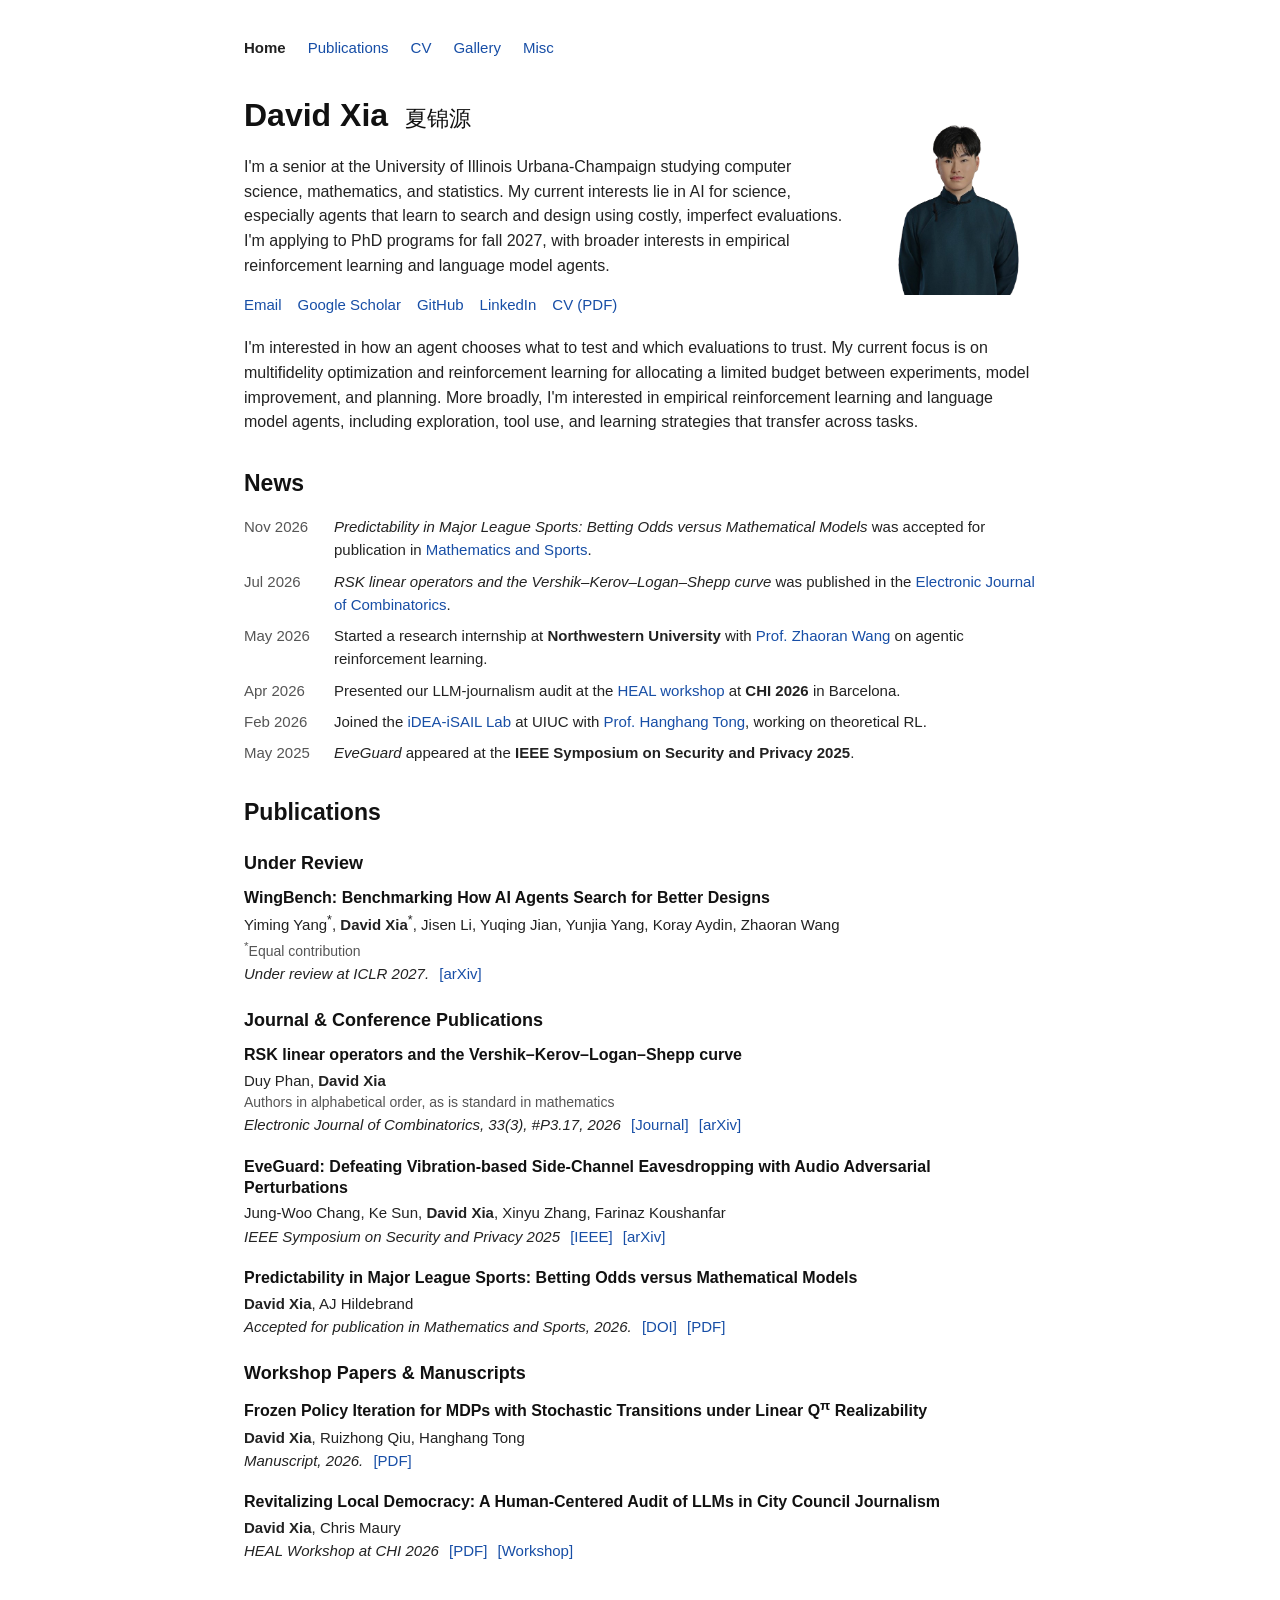
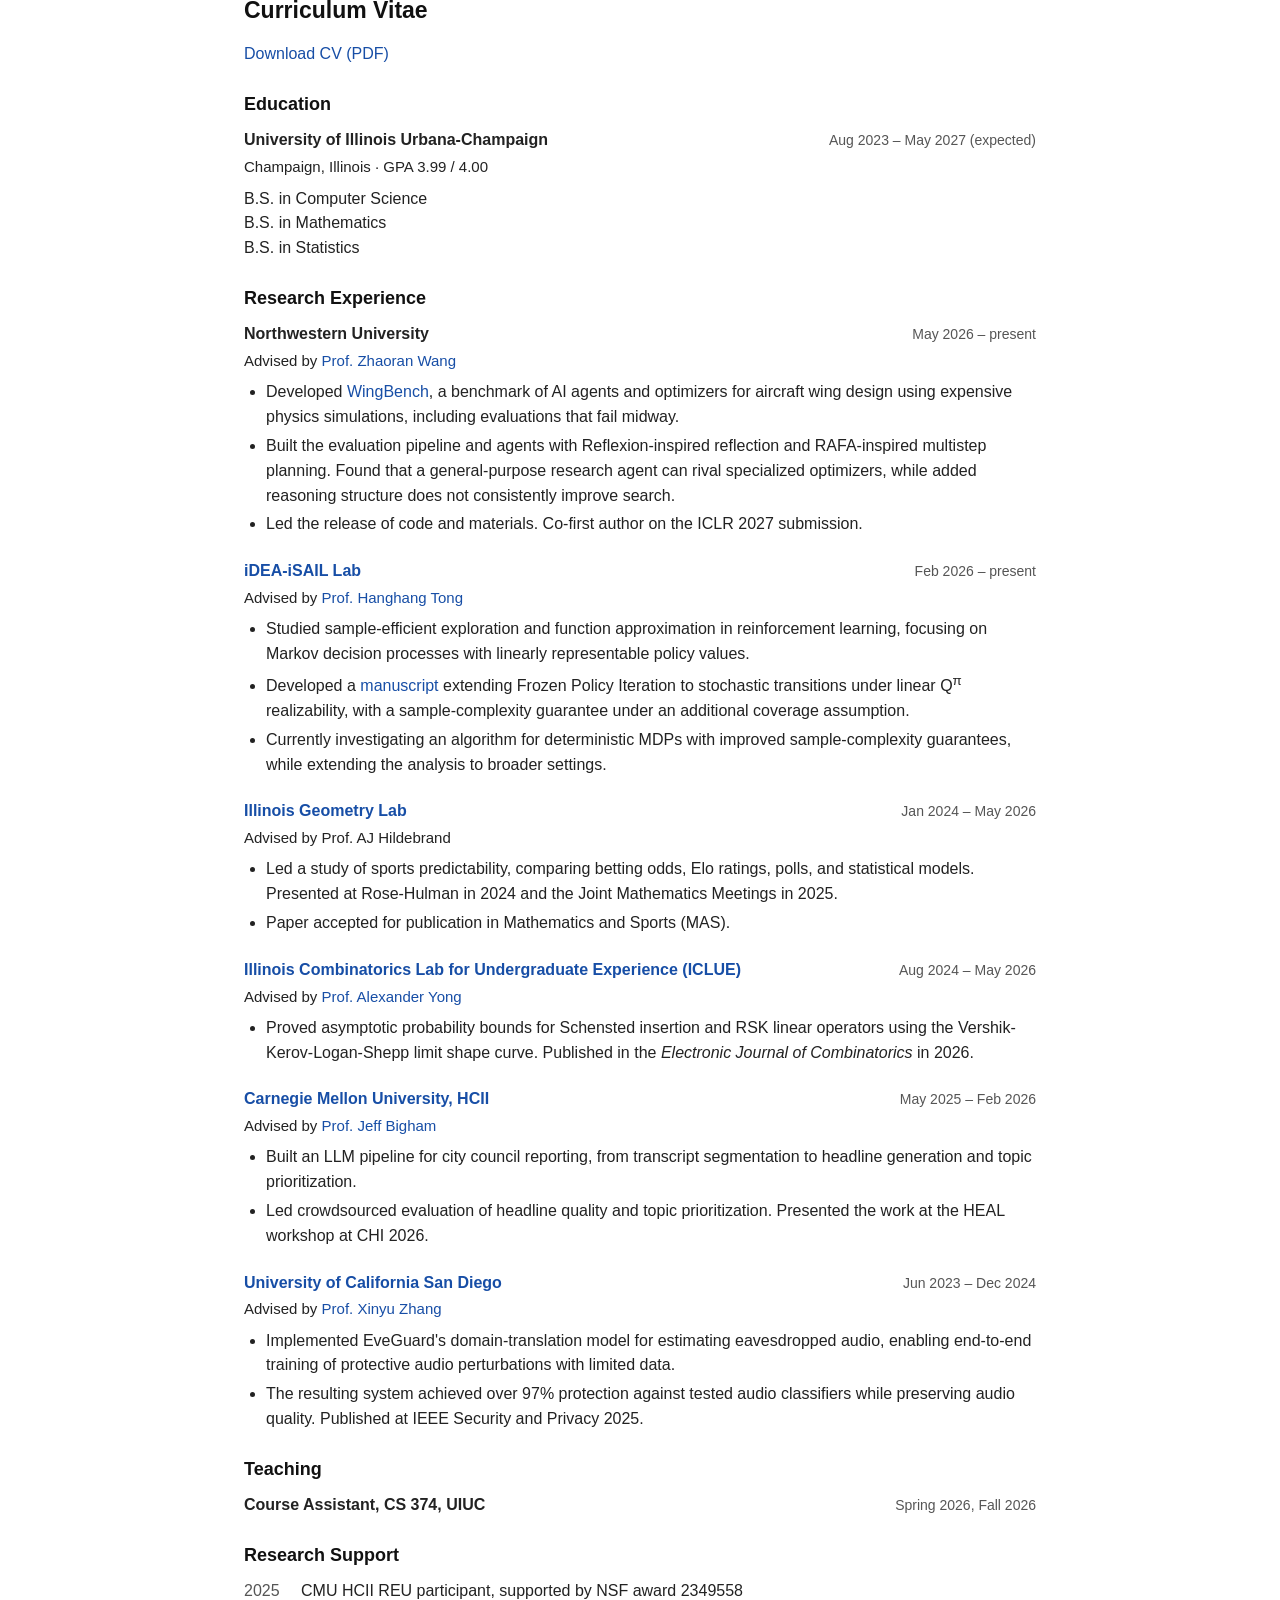
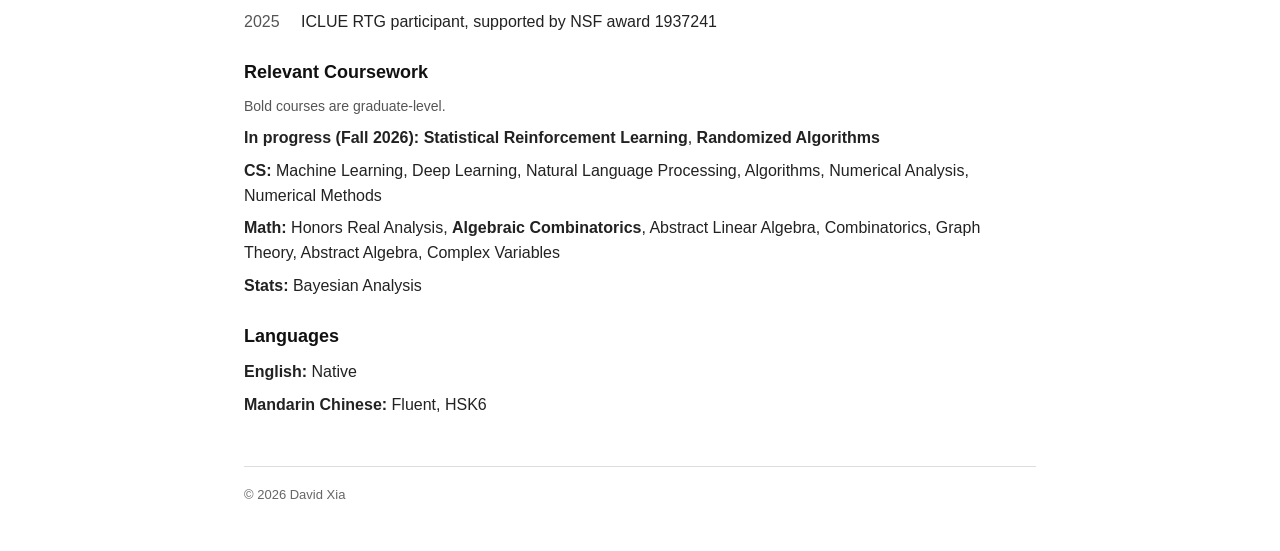
==== commit 3505180b: "De-anonymize WingBench with arXiv link and merge CVs" ====
--- a/index.html
+++ b/index.html
@@ -11,9 +11,9 @@
 </head>
 <body>
     <nav class="site-nav" aria-label="Main navigation">
-        <a href="index.html" aria-current="page" target="_blank" rel="noopener noreferrer">Home</a>
-        <a href="index.html#publications" target="_blank" rel="noopener noreferrer">Publications</a>
-        <a href="index.html#cv" target="_blank" rel="noopener noreferrer">CV</a>
+        <a href="index.html" aria-current="page">Home</a>
+        <a href="#publications">Publications</a>
+        <a href="#cv">CV</a>
         <a href="pictures.html" target="_blank" rel="noopener noreferrer">Gallery</a>
         <a href="misc.html" target="_blank" rel="noopener noreferrer">Misc</a>
     </nav>
@@ -31,7 +31,7 @@
                     <a href="https://scholar.google.com/citations?hl=en&amp;user=uScYa6cAAAAJ" target="_blank" rel="noopener noreferrer">Google Scholar</a>
                     <a href="https://github.com/davidxia3" target="_blank" rel="noopener noreferrer">GitHub</a>
                     <a href="https://www.linkedin.com/in/dx3/" target="_blank" rel="noopener noreferrer">LinkedIn</a>
-                    <a href="docs/david_xia_cv_public.pdf" target="_blank" rel="noopener noreferrer">CV (PDF)</a>
+                    <a href="docs/david_xia_cv.pdf" target="_blank" rel="noopener noreferrer">CV (PDF)</a>
                 </p>
             </div>
             <img class="portrait" src="images/david.png" alt="David Xia" width="160" height="200">
@@ -50,6 +50,10 @@
             <h2>News</h2>
 <ul class="news-list">
 <li class="news-item">
+<span class="news-date">Nov 2026</span>
+<span class="news-body"><em>Predictability in Major League Sports: Betting Odds versus Mathematical Models</em> was accepted for publication in <a class="name" href="https://doi.org/10.5149/ms.4631" target="_blank" rel="noopener noreferrer">Mathematics and Sports</a>.</span>
+</li>
+<li class="news-item">
 <span class="news-date">Jul 2026</span>
 <span class="news-body"><em>RSK linear operators and the Vershik–Kerov–Logan–Shepp curve</em> was published in the <a class="name" href="https://www.combinatorics.org/ojs/index.php/eljc/article/view/v33i3p17" target="_blank" rel="noopener noreferrer">Electronic Journal of Combinatorics</a>.</span>
 </li>
@@ -76,9 +80,10 @@
             <h2>Publications</h2>
             <h3>Under Review</h3>
             <article class="publication">
-                <h4>Designing and benchmarking agentic optimizers</h4>
-                <div class="note">First author · title withheld during double-blind review</div>
-                <div class="venue">Under review at ICLR 2027.</div>
+                <h4>WingBench: Benchmarking How AI Agents Search for Better Designs</h4>
+                <div class="authors"><span class="name">Yiming Yang</span><sup>*</sup>, <strong>David Xia</strong><sup>*</sup>, <span class="name">Jisen Li</span>, <span class="name">Yuqing Jian</span>, <span class="name">Yunjia Yang</span>, <span class="name">Koray Aydin</span>, <span class="name">Zhaoran Wang</span></div>
+                <div class="note"><sup>*</sup>Equal contribution</div>
+                <div class="venue">Under review at ICLR 2027. <a href="https://arxiv.org/abs/2611.28418" target="_blank" rel="noopener noreferrer">[arXiv]</a></div>
             </article>
             <h3>Journal &amp; Conference Publications</h3>
             <article class="publication">
@@ -112,7 +117,7 @@
 
         <section id="cv">
             <h2>Curriculum Vitae</h2>
-            <p><a href="docs/david_xia_cv_public.pdf" target="_blank" rel="noopener noreferrer">Download CV (PDF)</a></p>
+            <p><a href="docs/david_xia_cv.pdf" target="_blank" rel="noopener noreferrer">Download CV (PDF)</a></p>
 <section class="cv-section">
 <h3>Education</h3>
 <div class="cv-entry">
@@ -139,8 +144,9 @@
 </div>
 <div class="cv-entry-sub">Advised by <a class="name" href="https://zhaoranwang.github.io/" target="_blank" rel="noopener noreferrer">Prof. Zhaoran Wang</a></div>
 <ul>
-<li>Developed and evaluated language model agents as black-box optimizers, studying how they propose solutions, interpret evaluation results, and revise their search strategies.</li>
-<li>First author of a paper under review at ICLR 2027. Project details withheld during double-blind review.</li>
+<li>Developed <a href="https://arxiv.org/abs/2611.28418" target="_blank" rel="noopener noreferrer">WingBench</a>, a benchmark of AI agents and optimizers for aircraft wing design using expensive physics simulations, including evaluations that fail midway.</li>
+<li>Built the evaluation pipeline and agents with Reflexion-inspired reflection and RAFA-inspired multistep planning. Found that a general-purpose research agent can rival specialized optimizers, while added reasoning structure does not consistently improve search.</li>
+<li>Led the release of code and materials. Co-first author on the ICLR 2027 submission.</li>
 </ul>
 </div>
 <div class="cv-entry">
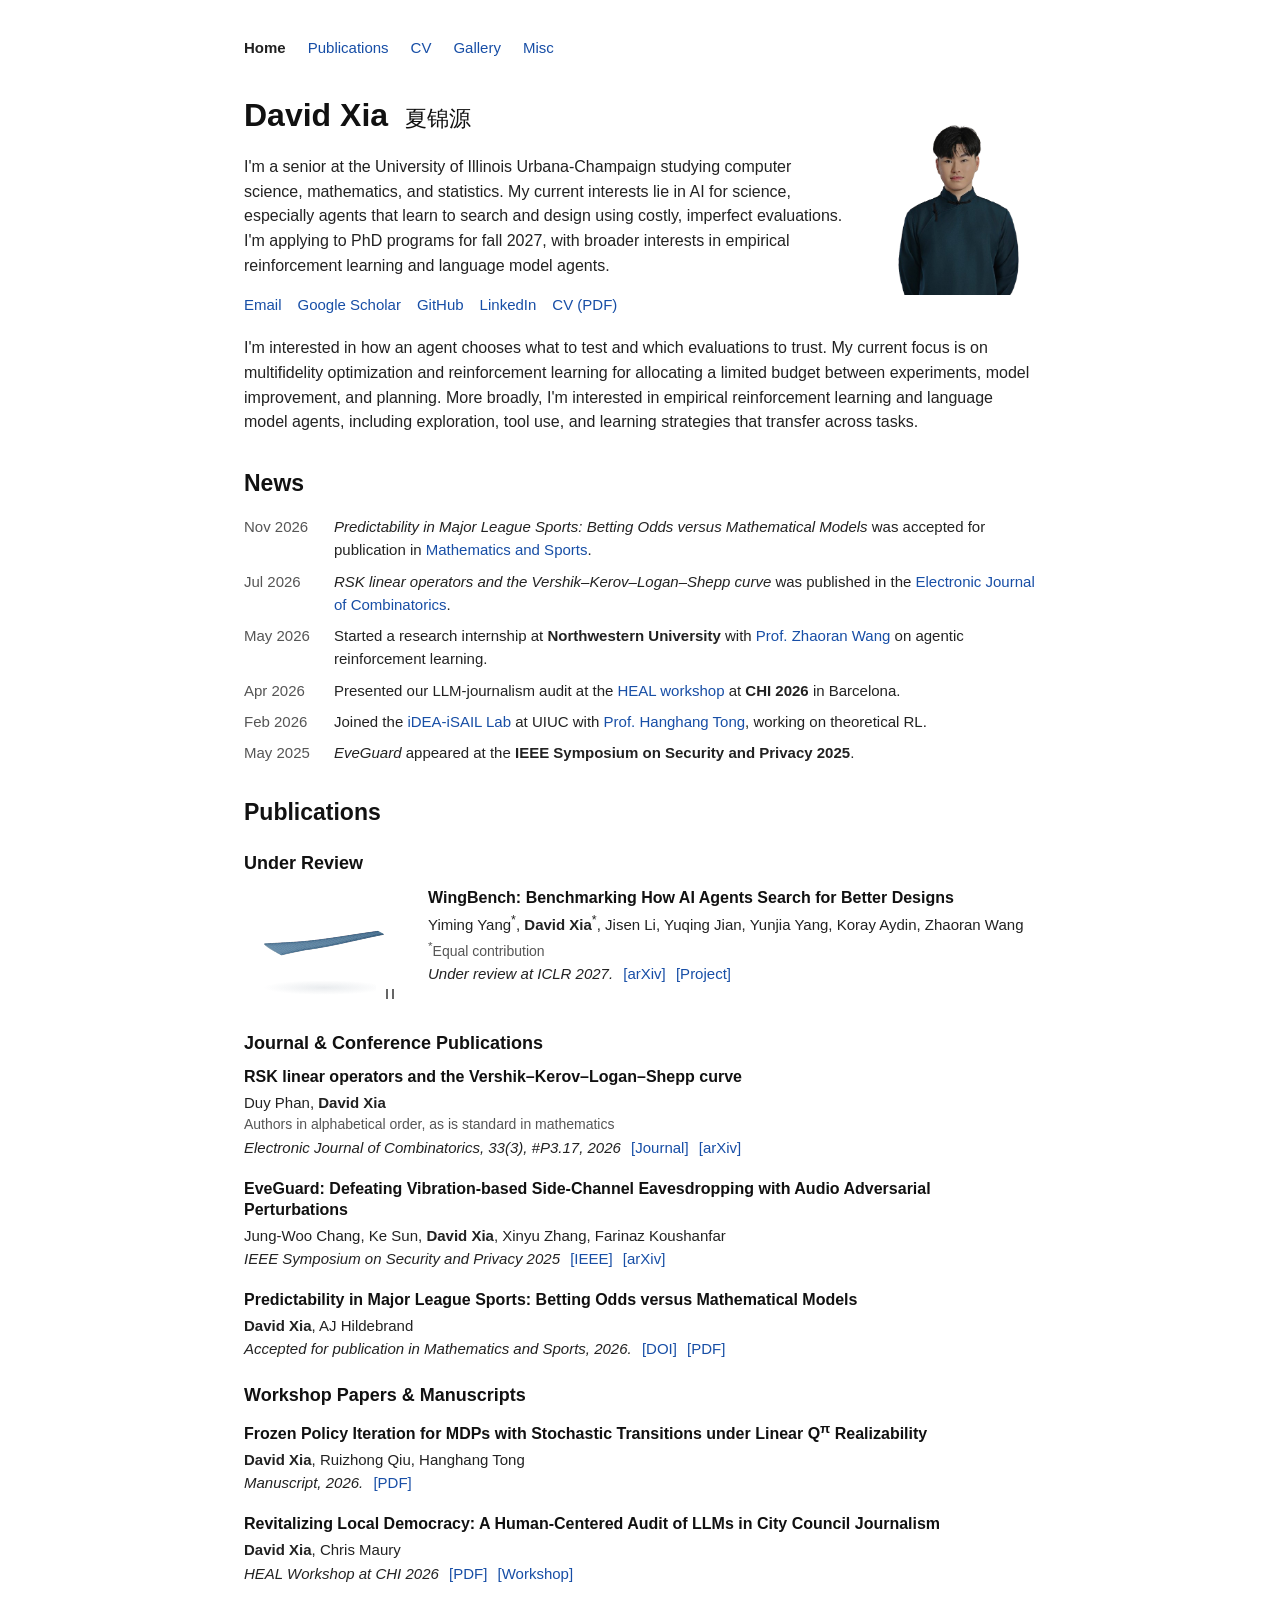
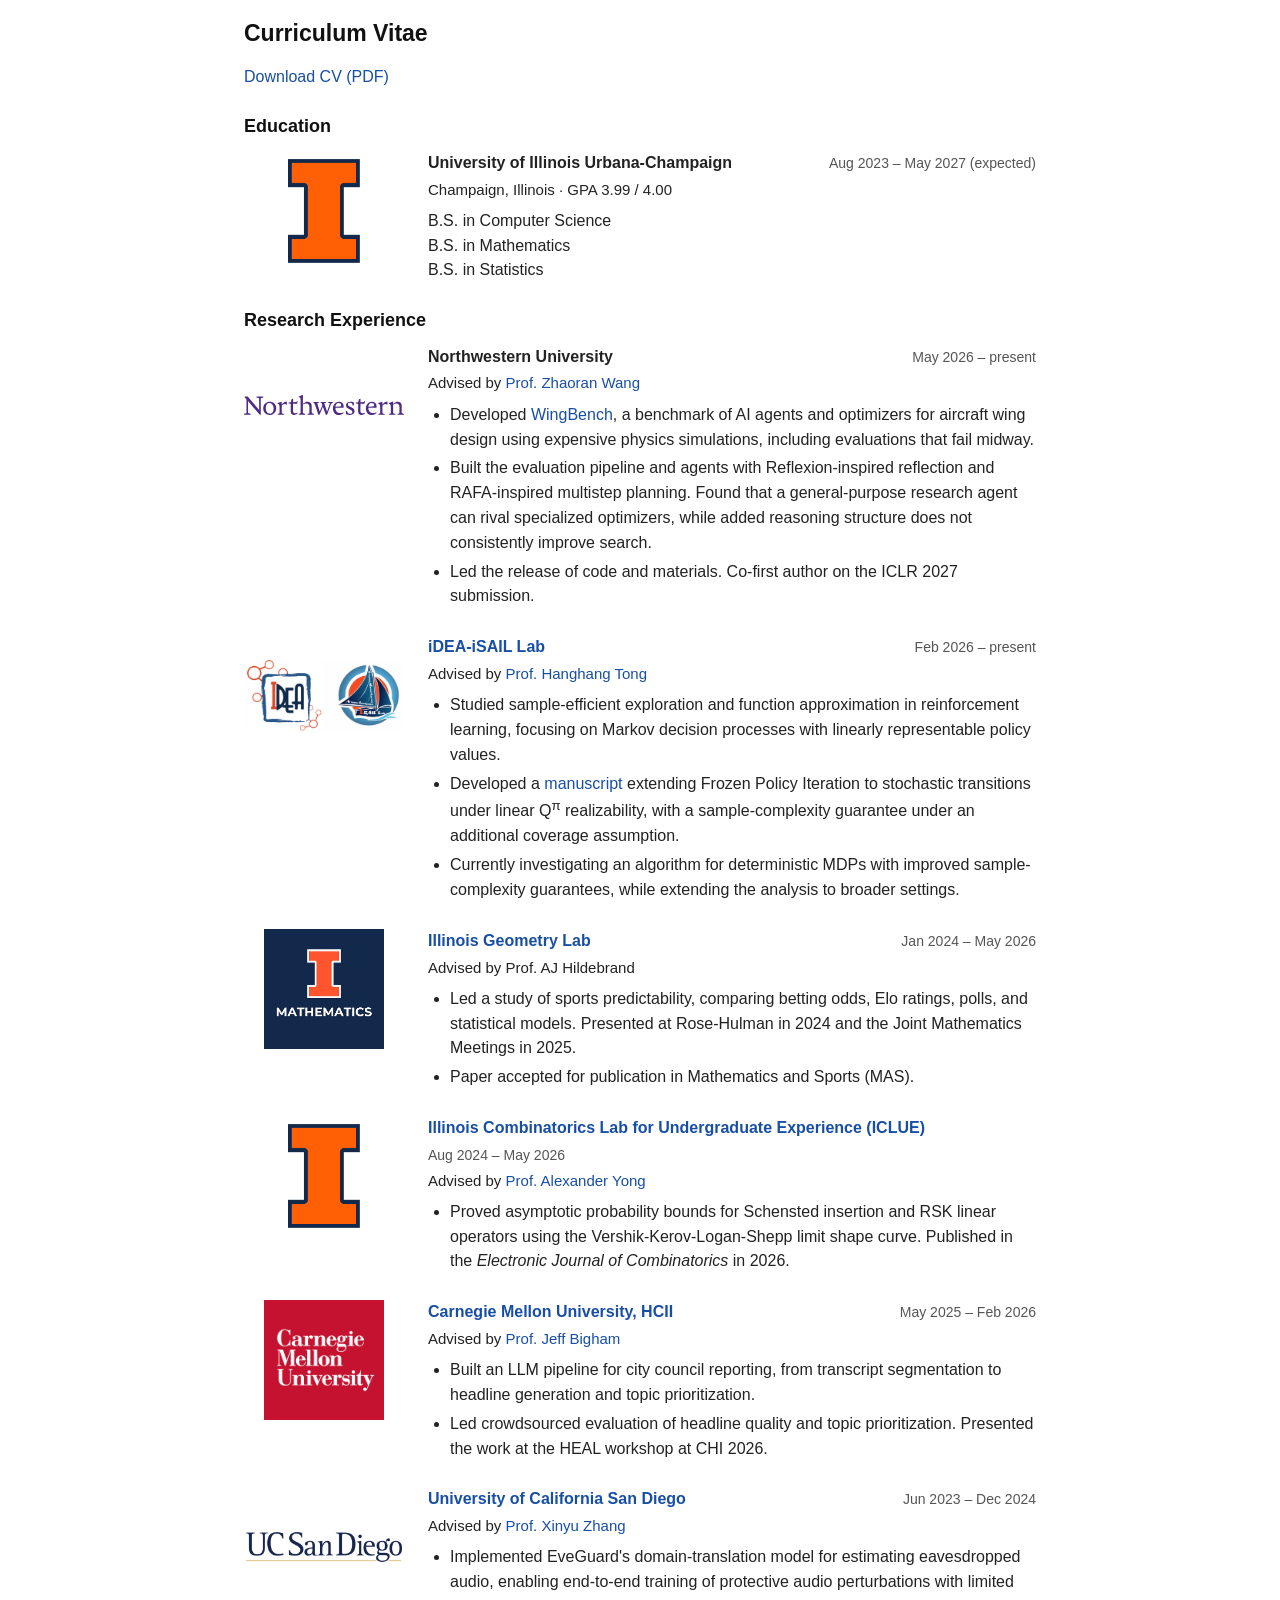
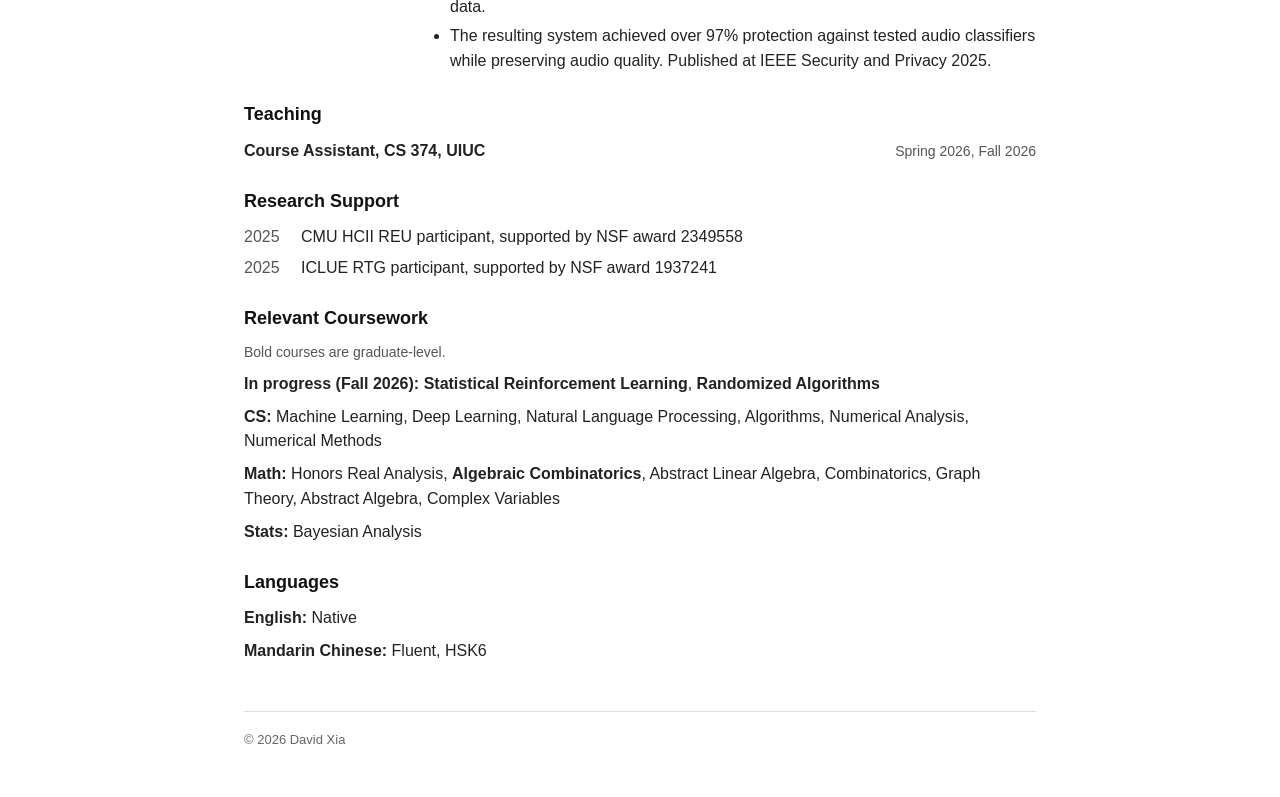
==== commit e4723873: "Add WingBench animation and organization logos" ====
--- a/index.html
+++ b/index.html
@@ -8,6 +8,7 @@
     <meta name="description" content="David Xia — UIUC researcher in reinforcement learning and language model agents, with current interests in AI for science and multifidelity optimization.">
     <link rel="icon" href="favicon.png">
     <link rel="stylesheet" href="style.css">
+    <script src="wing-preview.js" defer></script>
 </head>
 <body>
     <nav class="site-nav" aria-label="Main navigation">
@@ -79,11 +80,22 @@
         <section id="publications">
             <h2>Publications</h2>
             <h3>Under Review</h3>
-            <article class="publication">
+            <article class="publication media-row">
+                <div class="entry-media wing-preview" id="wing-preview">
+                    <a class="wing-project-link" href="https://davidxia3.github.io/wingbench/" target="_blank" rel="noopener noreferrer" aria-label="Visit the WingBench project page">
+                        <img class="wing-poster" src="images/wingbench/wing-fallback.svg" alt="A wing design from WingBench" width="860" height="600" loading="lazy">
+                        <canvas id="wing-preview-canvas" width="400" height="300" aria-hidden="true"></canvas>
+                    </a>
+                    <button class="wing-motion" type="button" aria-label="Pause wing animation" title="Pause wing animation" hidden>
+                        <svg viewBox="0 0 20 20" aria-hidden="true"><path d="M7 5v10M13 5v10" fill="none" stroke="currentColor" stroke-width="2"/></svg>
+                    </button>
+                </div>
+                <div class="entry-content">
                 <h4>WingBench: Benchmarking How AI Agents Search for Better Designs</h4>
                 <div class="authors"><span class="name">Yiming Yang</span><sup>*</sup>, <strong>David Xia</strong><sup>*</sup>, <span class="name">Jisen Li</span>, <span class="name">Yuqing Jian</span>, <span class="name">Yunjia Yang</span>, <span class="name">Koray Aydin</span>, <span class="name">Zhaoran Wang</span></div>
                 <div class="note"><sup>*</sup>Equal contribution</div>
-                <div class="venue">Under review at ICLR 2027. <a href="https://arxiv.org/abs/2611.28418" target="_blank" rel="noopener noreferrer">[arXiv]</a></div>
+                <div class="venue">Under review at ICLR 2027. <a href="https://arxiv.org/abs/2611.28418" target="_blank" rel="noopener noreferrer">[arXiv]</a> <a href="https://davidxia3.github.io/wingbench/" target="_blank" rel="noopener noreferrer">[Project]</a></div>
+                </div>
             </article>
             <h3>Journal &amp; Conference Publications</h3>
             <article class="publication">
@@ -120,8 +132,11 @@
             <p><a href="docs/david_xia_cv.pdf" target="_blank" rel="noopener noreferrer">Download CV (PDF)</a></p>
 <section class="cv-section">
 <h3>Education</h3>
-<div class="cv-entry">
-
+<div class="cv-entry media-row">
+<div class="entry-media">
+<img class="organization-logo logo-symbol" src="images/logos/illinois-block-i.png" alt="University of Illinois Urbana-Champaign" width="243" height="351" loading="lazy" decoding="async">
+</div>
+<div class="entry-content">
 <div class="cv-entry-head">
 <span class="cv-entry-title">University of Illinois Urbana-Champaign</span>
 <span class="cv-entry-date">Aug 2023 – May 2027 (expected)</span>
@@ -133,11 +148,15 @@
 <li>B.S. in Statistics</li>
 </ul>
 </div>
+</div>
 </section>
 <section class="cv-section">
 <h3>Research Experience</h3>
-<div class="cv-entry">
-
+<div class="cv-entry media-row">
+<div class="entry-media">
+<img class="organization-logo logo-wordmark" src="images/logos/northwestern-wordmark.svg" alt="Northwestern University" width="263" height="33" loading="lazy" decoding="async">
+</div>
+<div class="entry-content">
 <div class="cv-entry-head">
 <span class="cv-entry-title"><span class="name">Northwestern University</span></span>
 <span class="cv-entry-date">May 2026 – present</span>
@@ -149,8 +168,12 @@
 <li>Led the release of code and materials. Co-first author on the ICLR 2027 submission.</li>
 </ul>
 </div>
-<div class="cv-entry">
-
+</div>
+<div class="cv-entry media-row">
+<div class="entry-media">
+<img class="organization-logo logo-wordmark" src="images/logos/idea-isail.png" alt="iDEA-iSAIL Lab" width="1662" height="738" loading="lazy" decoding="async">
+</div>
+<div class="entry-content">
 <div class="cv-entry-head">
 <span class="cv-entry-title"><a class="name" href="https://www.idea-isail.com/index.html" target="_blank" rel="noopener noreferrer">iDEA-iSAIL Lab</a></span>
 <span class="cv-entry-date">Feb 2026 – present</span>
@@ -162,8 +185,12 @@
 <li>Currently investigating an algorithm for deterministic MDPs with improved sample-complexity guarantees, while extending the analysis to broader settings.</li>
 </ul>
 </div>
-<div class="cv-entry">
-
+</div>
+<div class="cv-entry media-row">
+<div class="entry-media">
+<img class="organization-logo logo-square" src="images/logos/illinois-mathematics.png" alt="University of Illinois Department of Mathematics" width="447" height="447" loading="lazy" decoding="async">
+</div>
+<div class="entry-content">
 <div class="cv-entry-head">
 <span class="cv-entry-title"><a class="name" href="https://iml.math.illinois.edu/" target="_blank" rel="noopener noreferrer">Illinois Geometry Lab</a></span>
 <span class="cv-entry-date">Jan 2024 – May 2026</span>
@@ -174,8 +201,12 @@
 <li>Paper accepted for publication in Mathematics and Sports (MAS).</li>
 </ul>
 </div>
-<div class="cv-entry">
-
+</div>
+<div class="cv-entry media-row">
+<div class="entry-media">
+<img class="organization-logo logo-symbol" src="images/logos/illinois-block-i.png" alt="University of Illinois Urbana-Champaign" width="243" height="351" loading="lazy" decoding="async">
+</div>
+<div class="entry-content">
 <div class="cv-entry-head">
 <span class="cv-entry-title"><a class="name" href="https://ayong.web.illinois.edu/ICLUE.html" target="_blank" rel="noopener noreferrer">Illinois Combinatorics Lab for Undergraduate Experience (ICLUE)</a></span>
 <span class="cv-entry-date">Aug 2024 – May 2026</span>
@@ -185,8 +216,12 @@
 <li>Proved asymptotic probability bounds for Schensted insertion and RSK linear operators using the Vershik-Kerov-Logan-Shepp limit shape curve. Published in the <em>Electronic Journal of Combinatorics</em> in 2026.</li>
 </ul>
 </div>
-<div class="cv-entry">
-
+</div>
+<div class="cv-entry media-row">
+<div class="entry-media">
+<img class="organization-logo logo-square" src="images/logos/carnegie-mellon.png" alt="Carnegie Mellon University" width="600" height="600" loading="lazy" decoding="async">
+</div>
+<div class="entry-content">
 <div class="cv-entry-head">
 <span class="cv-entry-title"><a class="name" href="https://www.cs.cmu.edu/~jbigham/" target="_blank" rel="noopener noreferrer">Carnegie Mellon University, HCII</a></span>
 <span class="cv-entry-date">May 2025 – Feb 2026</span>
@@ -197,8 +232,12 @@
 <li>Led crowdsourced evaluation of headline quality and topic prioritization. Presented the work at the HEAL workshop at CHI 2026.</li>
 </ul>
 </div>
-<div class="cv-entry">
-
+</div>
+<div class="cv-entry media-row">
+<div class="entry-media">
+<img class="organization-logo logo-wordmark" src="images/logos/uc-san-diego.png" alt="University of California San Diego" width="510" height="102" loading="lazy" decoding="async">
+</div>
+<div class="entry-content">
 <div class="cv-entry-head">
 <span class="cv-entry-title"><a class="name" href="https://xyzhang.ucsd.edu/index.html" target="_blank" rel="noopener noreferrer">University of California San Diego</a></span>
 <span class="cv-entry-date">Jun 2023 – Dec 2024</span>
@@ -208,6 +247,7 @@
 <li>Implemented EveGuard's domain-translation model for estimating eavesdropped audio, enabling end-to-end training of protective audio perturbations with limited data.</li>
 <li>The resulting system achieved over 97% protection against tested audio classifiers while preserving audio quality. Published at IEEE Security and Privacy 2025.</li>
 </ul>
+</div>
 </div>
 </section>
 <section class="cv-section">
--- a/style.css
+++ b/style.css
@@ -35,6 +35,24 @@
 .news-item { display: grid; grid-template-columns: 78px 1fr; gap: 12px; margin-bottom: 8px; font-size: 15px; }
 .news-date { color: #555; white-space: nowrap; }
 .publication { margin-bottom: 20px; }
+/* The same left media column is used for the paper, education, and research. */
+.media-row { display: grid; grid-template-columns: 160px minmax(0, 1fr); gap: 24px; align-items: start; }
+.entry-content { min-width: 0; }
+.entry-media { width: 100%; min-height: 120px; display: flex; align-items: center; justify-content: center; }
+.organization-logo { width: 100%; height: 120px; object-fit: contain; }
+.logo-symbol { width: auto; max-width: 100%; height: 104px; }
+.logo-square { width: 120px; height: 120px; }
+.wing-preview { position: relative; min-height: 0; aspect-ratio: 4 / 3; }
+.wing-project-link { position: absolute; inset: 0; display: block; }
+.wing-poster, #wing-preview-canvas { position: absolute; width: 100%; height: 100%; object-fit: contain; }
+#wing-preview-canvas { opacity: 0; }
+.wing-preview.is-ready #wing-preview-canvas { opacity: 1; }
+.wing-preview.is-ready .wing-poster { visibility: hidden; }
+.wing-motion { position: absolute; bottom: 0; right: 0; width: 28px; height: 28px; padding: 4px; border: 0; background: #fff; color: #666; cursor: pointer; }
+.wing-motion[hidden] { display: none; }
+.wing-motion:hover { color: #174ea6; }
+.wing-motion:focus-visible { outline: 2px solid #174ea6; outline-offset: 2px; }
+.wing-motion svg { display: block; width: 20px; height: 20px; }
 .authors, .venue { font-size: 15px; }
 .note { font-size: 14px; color: #555; }
 .venue { font-style: italic; }
@@ -78,6 +96,12 @@
   .chinese-name { font-size: 20px; }
   .cv-entry-head { display: block; }
   .cv-entry-date { display: block; margin-top: 3px; }
+  .media-row { grid-template-columns: 84px minmax(0, 1fr); gap: 16px; }
+  .entry-media { min-height: 84px; }
+  .organization-logo { height: 84px; }
+  .logo-symbol { height: 72px; }
+  .logo-square { width: 84px; height: 84px; }
+  .wing-preview { min-height: 0; aspect-ratio: 1; }
   .gallery { columns: 1; }
 }
 @media print {
@@ -85,4 +109,6 @@
   .site-nav, footer { display: none; }
   a { color: #222; }
   .publication, .cv-entry { break-inside: avoid; }
+  #wing-preview-canvas, .wing-motion { display: none; }
+  .wing-preview.is-ready .wing-poster { visibility: visible; }
 }
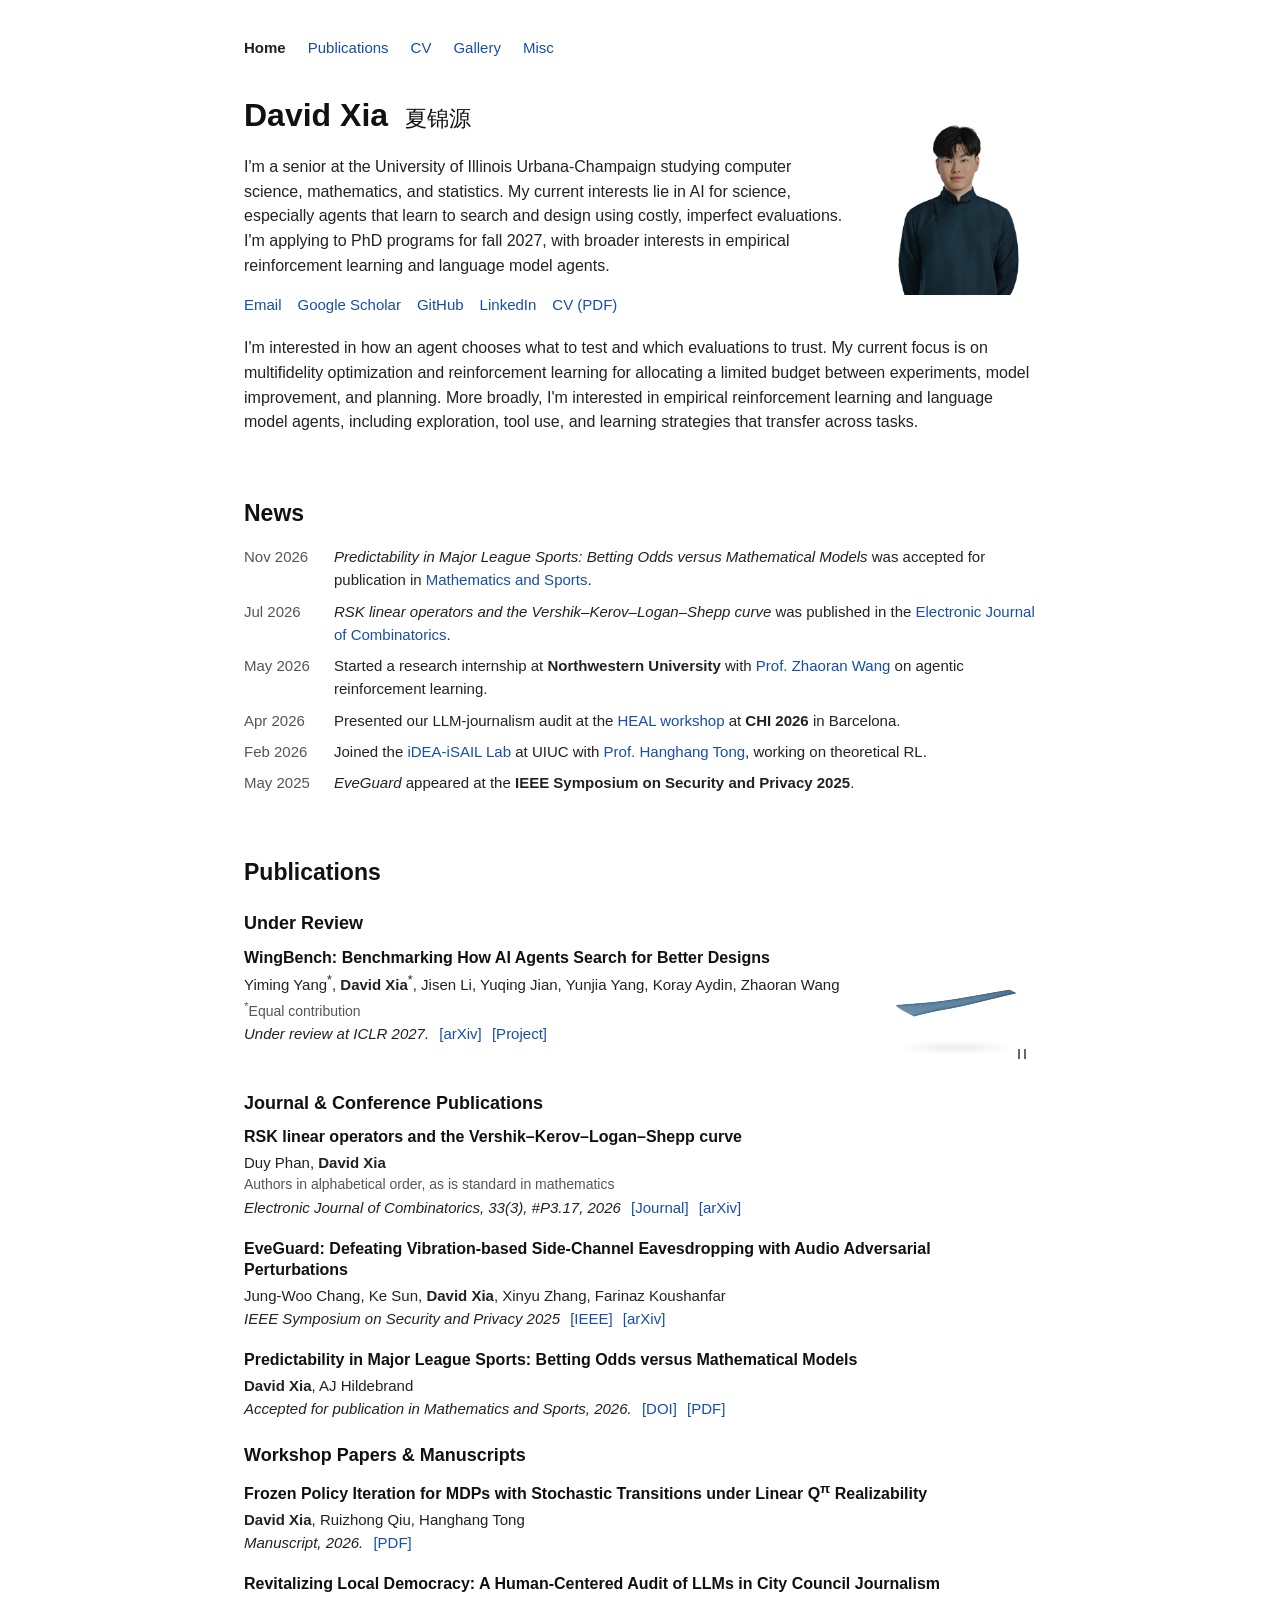
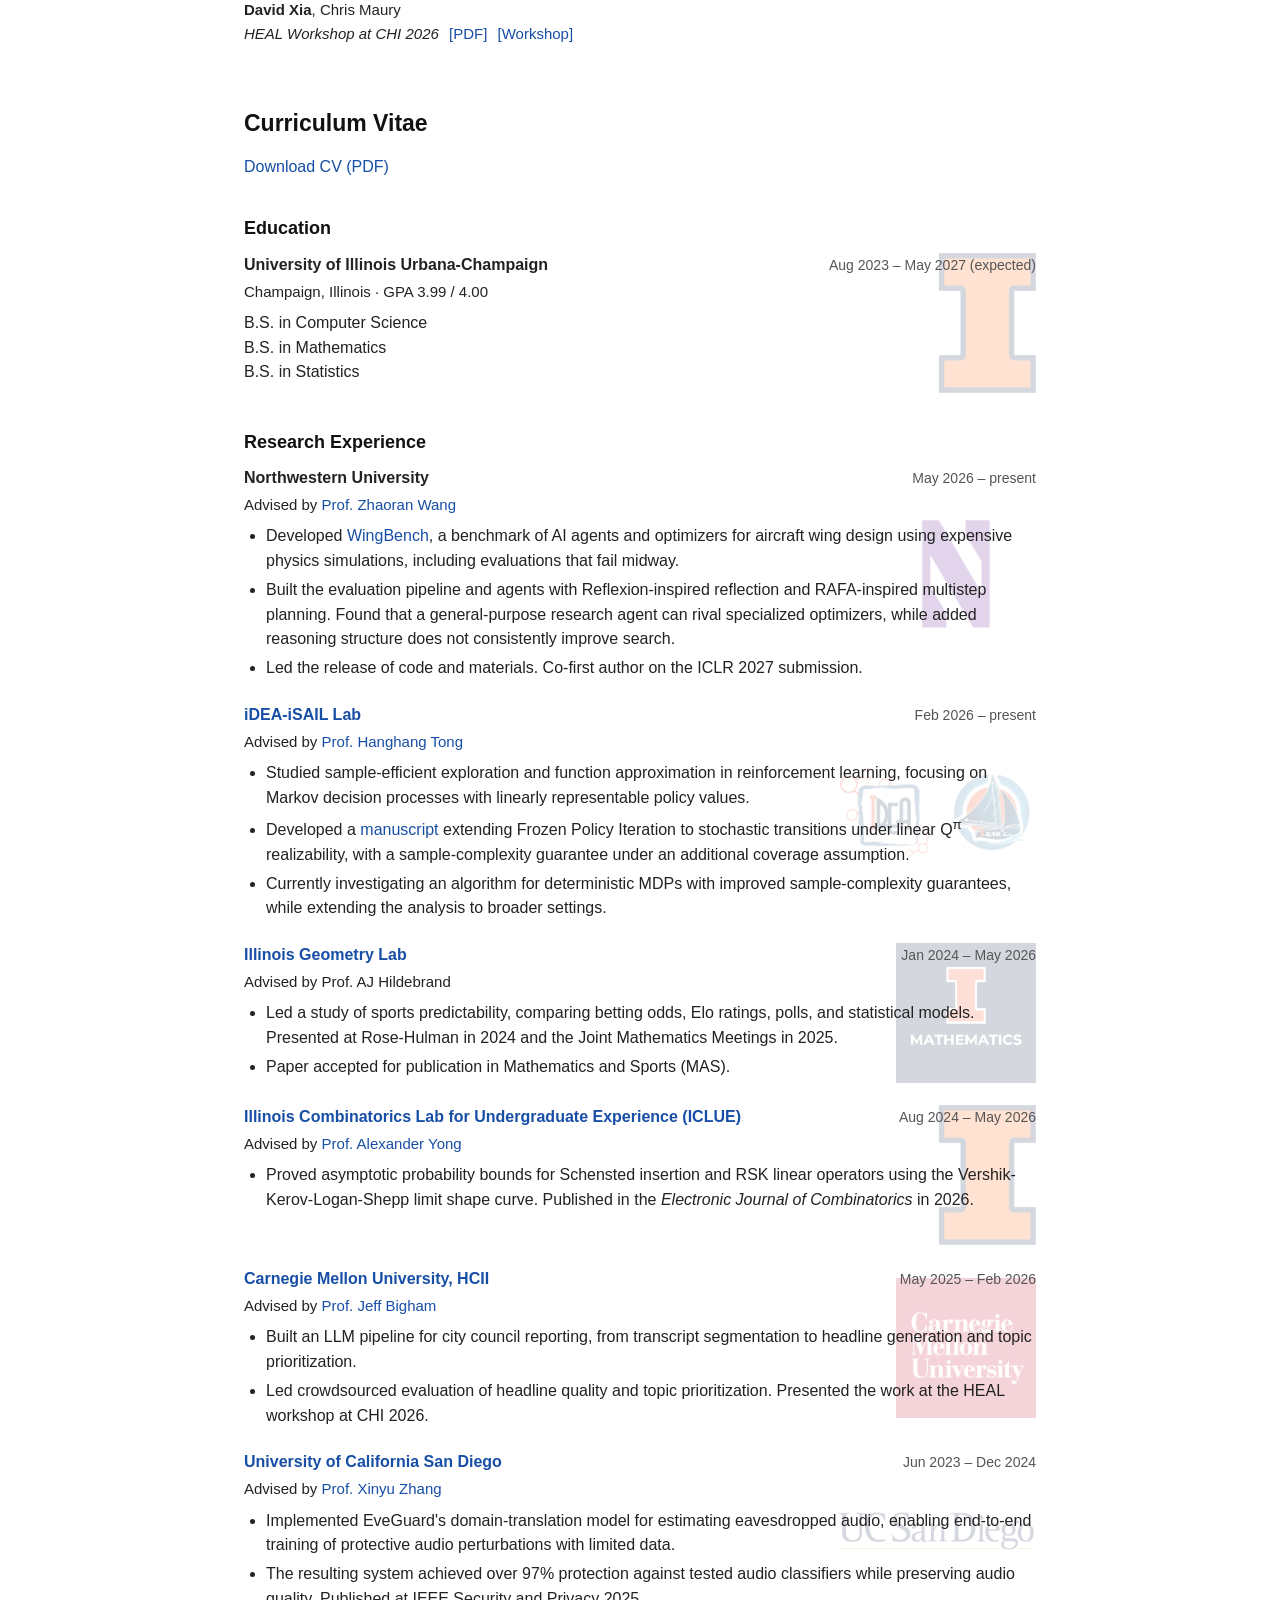
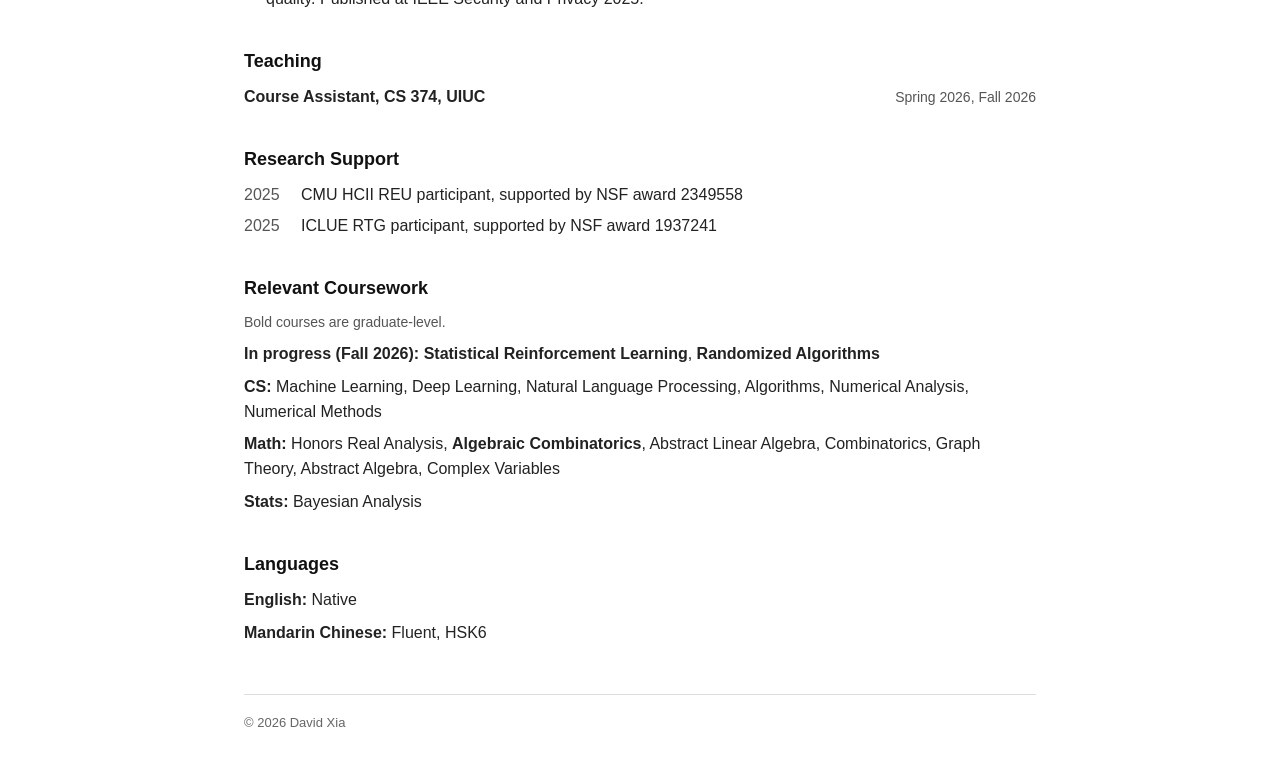
==== commit a0c31d92: "Refine section spacing and right-aligned imagery" ====
--- a/index.html
+++ b/index.html
@@ -81,6 +81,12 @@
             <h2>Publications</h2>
             <h3>Under Review</h3>
             <article class="publication media-row">
+                <div class="entry-content">
+                <h4>WingBench: Benchmarking How AI Agents Search for Better Designs</h4>
+                <div class="authors"><span class="name">Yiming Yang</span><sup>*</sup>, <strong>David Xia</strong><sup>*</sup>, <span class="name">Jisen Li</span>, <span class="name">Yuqing Jian</span>, <span class="name">Yunjia Yang</span>, <span class="name">Koray Aydin</span>, <span class="name">Zhaoran Wang</span></div>
+                <div class="note"><sup>*</sup>Equal contribution</div>
+                <div class="venue">Under review at ICLR 2027. <a href="https://arxiv.org/abs/2611.28418" target="_blank" rel="noopener noreferrer">[arXiv]</a> <a href="https://davidxia3.github.io/wingbench/" target="_blank" rel="noopener noreferrer">[Project]</a></div>
+                </div>
                 <div class="entry-media wing-preview" id="wing-preview">
                     <a class="wing-project-link" href="https://davidxia3.github.io/wingbench/" target="_blank" rel="noopener noreferrer" aria-label="Visit the WingBench project page">
                         <img class="wing-poster" src="images/wingbench/wing-fallback.svg" alt="A wing design from WingBench" width="860" height="600" loading="lazy">
@@ -90,12 +96,6 @@
                         <svg viewBox="0 0 20 20" aria-hidden="true"><path d="M7 5v10M13 5v10" fill="none" stroke="currentColor" stroke-width="2"/></svg>
                     </button>
                 </div>
-                <div class="entry-content">
-                <h4>WingBench: Benchmarking How AI Agents Search for Better Designs</h4>
-                <div class="authors"><span class="name">Yiming Yang</span><sup>*</sup>, <strong>David Xia</strong><sup>*</sup>, <span class="name">Jisen Li</span>, <span class="name">Yuqing Jian</span>, <span class="name">Yunjia Yang</span>, <span class="name">Koray Aydin</span>, <span class="name">Zhaoran Wang</span></div>
-                <div class="note"><sup>*</sup>Equal contribution</div>
-                <div class="venue">Under review at ICLR 2027. <a href="https://arxiv.org/abs/2611.28418" target="_blank" rel="noopener noreferrer">[arXiv]</a> <a href="https://davidxia3.github.io/wingbench/" target="_blank" rel="noopener noreferrer">[Project]</a></div>
-                </div>
             </article>
             <h3>Journal &amp; Conference Publications</h3>
             <article class="publication">
@@ -132,8 +132,8 @@
             <p><a href="docs/david_xia_cv.pdf" target="_blank" rel="noopener noreferrer">Download CV (PDF)</a></p>
 <section class="cv-section">
 <h3>Education</h3>
-<div class="cv-entry media-row">
-<div class="entry-media">
+<div class="cv-entry logo-entry">
+<div class="entry-media" aria-hidden="true">
 <img class="organization-logo logo-symbol" src="images/logos/illinois-block-i.png" alt="University of Illinois Urbana-Champaign" width="243" height="351" loading="lazy" decoding="async">
 </div>
 <div class="entry-content">
@@ -152,9 +152,9 @@
 </section>
 <section class="cv-section">
 <h3>Research Experience</h3>
-<div class="cv-entry media-row">
-<div class="entry-media">
-<img class="organization-logo logo-wordmark" src="images/logos/northwestern-wordmark.svg" alt="Northwestern University" width="263" height="33" loading="lazy" decoding="async">
+<div class="cv-entry logo-entry">
+<div class="entry-media" aria-hidden="true">
+<img class="organization-logo logo-northwestern" src="images/logos/northwestern_logo.png" alt="Northwestern University" width="192" height="192" loading="lazy" decoding="async">
 </div>
 <div class="entry-content">
 <div class="cv-entry-head">
@@ -169,8 +169,8 @@
 </ul>
 </div>
 </div>
-<div class="cv-entry media-row">
-<div class="entry-media">
+<div class="cv-entry logo-entry">
+<div class="entry-media" aria-hidden="true">
 <img class="organization-logo logo-wordmark" src="images/logos/idea-isail.png" alt="iDEA-iSAIL Lab" width="1662" height="738" loading="lazy" decoding="async">
 </div>
 <div class="entry-content">
@@ -186,8 +186,8 @@
 </ul>
 </div>
 </div>
-<div class="cv-entry media-row">
-<div class="entry-media">
+<div class="cv-entry logo-entry">
+<div class="entry-media" aria-hidden="true">
 <img class="organization-logo logo-square" src="images/logos/illinois-mathematics.png" alt="University of Illinois Department of Mathematics" width="447" height="447" loading="lazy" decoding="async">
 </div>
 <div class="entry-content">
@@ -202,8 +202,8 @@
 </ul>
 </div>
 </div>
-<div class="cv-entry media-row">
-<div class="entry-media">
+<div class="cv-entry logo-entry">
+<div class="entry-media" aria-hidden="true">
 <img class="organization-logo logo-symbol" src="images/logos/illinois-block-i.png" alt="University of Illinois Urbana-Champaign" width="243" height="351" loading="lazy" decoding="async">
 </div>
 <div class="entry-content">
@@ -217,8 +217,8 @@
 </ul>
 </div>
 </div>
-<div class="cv-entry media-row">
-<div class="entry-media">
+<div class="cv-entry logo-entry">
+<div class="entry-media" aria-hidden="true">
 <img class="organization-logo logo-square" src="images/logos/carnegie-mellon.png" alt="Carnegie Mellon University" width="600" height="600" loading="lazy" decoding="async">
 </div>
 <div class="entry-content">
@@ -233,8 +233,8 @@
 </ul>
 </div>
 </div>
-<div class="cv-entry media-row">
-<div class="entry-media">
+<div class="cv-entry logo-entry">
+<div class="entry-media" aria-hidden="true">
 <img class="organization-logo logo-wordmark" src="images/logos/uc-san-diego.png" alt="University of California San Diego" width="510" height="102" loading="lazy" decoding="async">
 </div>
 <div class="entry-content">
--- a/style.css
+++ b/style.css
@@ -23,6 +23,7 @@
 h4 { margin: 0 0 3px; font-size: 16px; }
 p { margin: 0 0 14px; }
 section { margin-top: 34px; }
+main > section { margin-top: 64px; }
 ul { padding-left: 22px; }
 .site-nav { display: flex; flex-wrap: wrap; gap: 10px 22px; margin-bottom: 36px; font-size: 15px; }
 .site-nav [aria-current="page"] { color: #222; font-weight: bold; }
@@ -35,13 +36,20 @@
 .news-item { display: grid; grid-template-columns: 78px 1fr; gap: 12px; margin-bottom: 8px; font-size: 15px; }
 .news-date { color: #555; white-space: nowrap; }
 .publication { margin-bottom: 20px; }
-/* The same left media column is used for the paper, education, and research. */
-.media-row { display: grid; grid-template-columns: 160px minmax(0, 1fr); gap: 24px; align-items: start; }
+/* Publication previews share a fixed right column, including future images. */
+.publication.media-row { display: grid; grid-template-columns: minmax(0, 1fr) 160px; grid-template-areas: "content media"; gap: 24px; align-items: start; }
+.publication.media-row > .entry-content { grid-area: content; }
+.publication.media-row > .entry-media { grid-area: media; }
 .entry-content { min-width: 0; }
 .entry-media { width: 100%; min-height: 120px; display: flex; align-items: center; justify-content: center; }
-.organization-logo { width: 100%; height: 120px; object-fit: contain; }
-.logo-symbol { width: auto; max-width: 100%; height: 104px; }
-.logo-square { width: 120px; height: 120px; }
+/* CV logos sit behind full-width text without reserving a separate column. */
+.cv-entry.logo-entry { position: relative; isolation: isolate; min-height: 140px; }
+.cv-entry.logo-entry > .entry-content { position: relative; z-index: 1; }
+.cv-entry.logo-entry > .entry-media { position: absolute; z-index: 0; top: 50%; right: 0; transform: translateY(-50%); width: 200px; height: 160px; max-height: 100%; min-height: 0; justify-content: flex-end; opacity: .18; pointer-events: none; user-select: none; }
+.organization-logo { width: 100%; height: 100%; max-height: 140px; object-fit: contain; object-position: right center; }
+.logo-symbol { width: auto; max-width: 100%; height: 140px; }
+.logo-square { width: 140px; height: 140px; }
+.logo-northwestern { width: 180px; height: 180px; max-height: 100%; }
 .wing-preview { position: relative; min-height: 0; aspect-ratio: 4 / 3; }
 .wing-project-link { position: absolute; inset: 0; display: block; }
 .wing-poster, #wing-preview-canvas { position: absolute; width: 100%; height: 100%; object-fit: contain; }
@@ -57,7 +65,7 @@
 .note { font-size: 14px; color: #555; }
 .venue { font-style: italic; }
 .venue a { font-style: normal; margin-left: 6px; white-space: nowrap; }
-.cv-section { margin-top: 26px; }
+.cv-section { margin-top: 38px; }
 .cv-entry { margin-bottom: 22px; }
 .cv-entry-head { display: flex; justify-content: space-between; align-items: baseline; gap: 4px 20px; flex-wrap: wrap; }
 .cv-entry-title { font-weight: bold; }
@@ -96,11 +104,10 @@
   .chinese-name { font-size: 20px; }
   .cv-entry-head { display: block; }
   .cv-entry-date { display: block; margin-top: 3px; }
-  .media-row { grid-template-columns: 84px minmax(0, 1fr); gap: 16px; }
-  .entry-media { min-height: 84px; }
-  .organization-logo { height: 84px; }
-  .logo-symbol { height: 72px; }
-  .logo-square { width: 84px; height: 84px; }
+  main > section { margin-top: 52px; }
+  .publication.media-row { grid-template-columns: minmax(0, 1fr) 84px; gap: 16px; }
+  .publication.media-row > .entry-media { min-height: 84px; }
+  .cv-entry.logo-entry > .entry-media { width: 160px; height: 140px; opacity: .14; }
   .wing-preview { min-height: 0; aspect-ratio: 1; }
   .gallery { columns: 1; }
 }
@@ -109,6 +116,7 @@
   .site-nav, footer { display: none; }
   a { color: #222; }
   .publication, .cv-entry { break-inside: avoid; }
+  .cv-entry.logo-entry > .entry-media { display: none; }
   #wing-preview-canvas, .wing-motion { display: none; }
   .wing-preview.is-ready .wing-poster { visibility: visible; }
 }
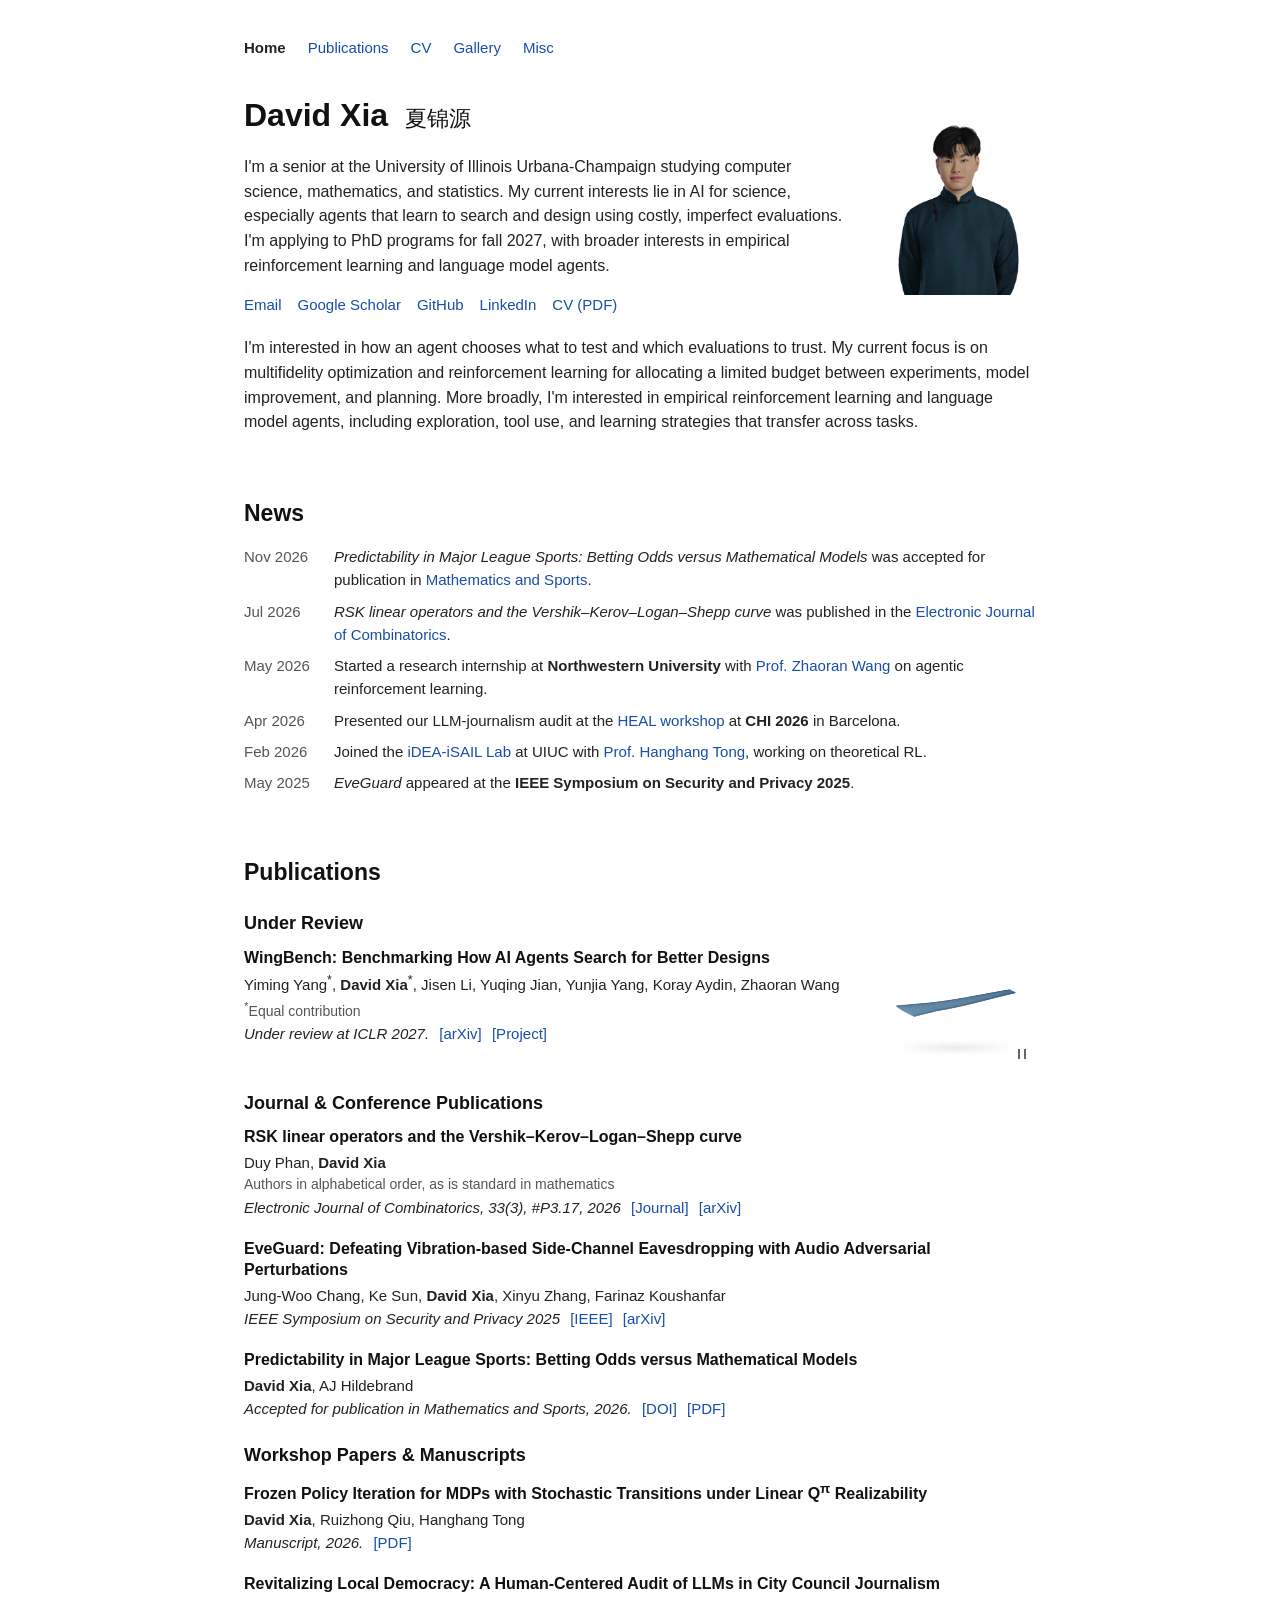
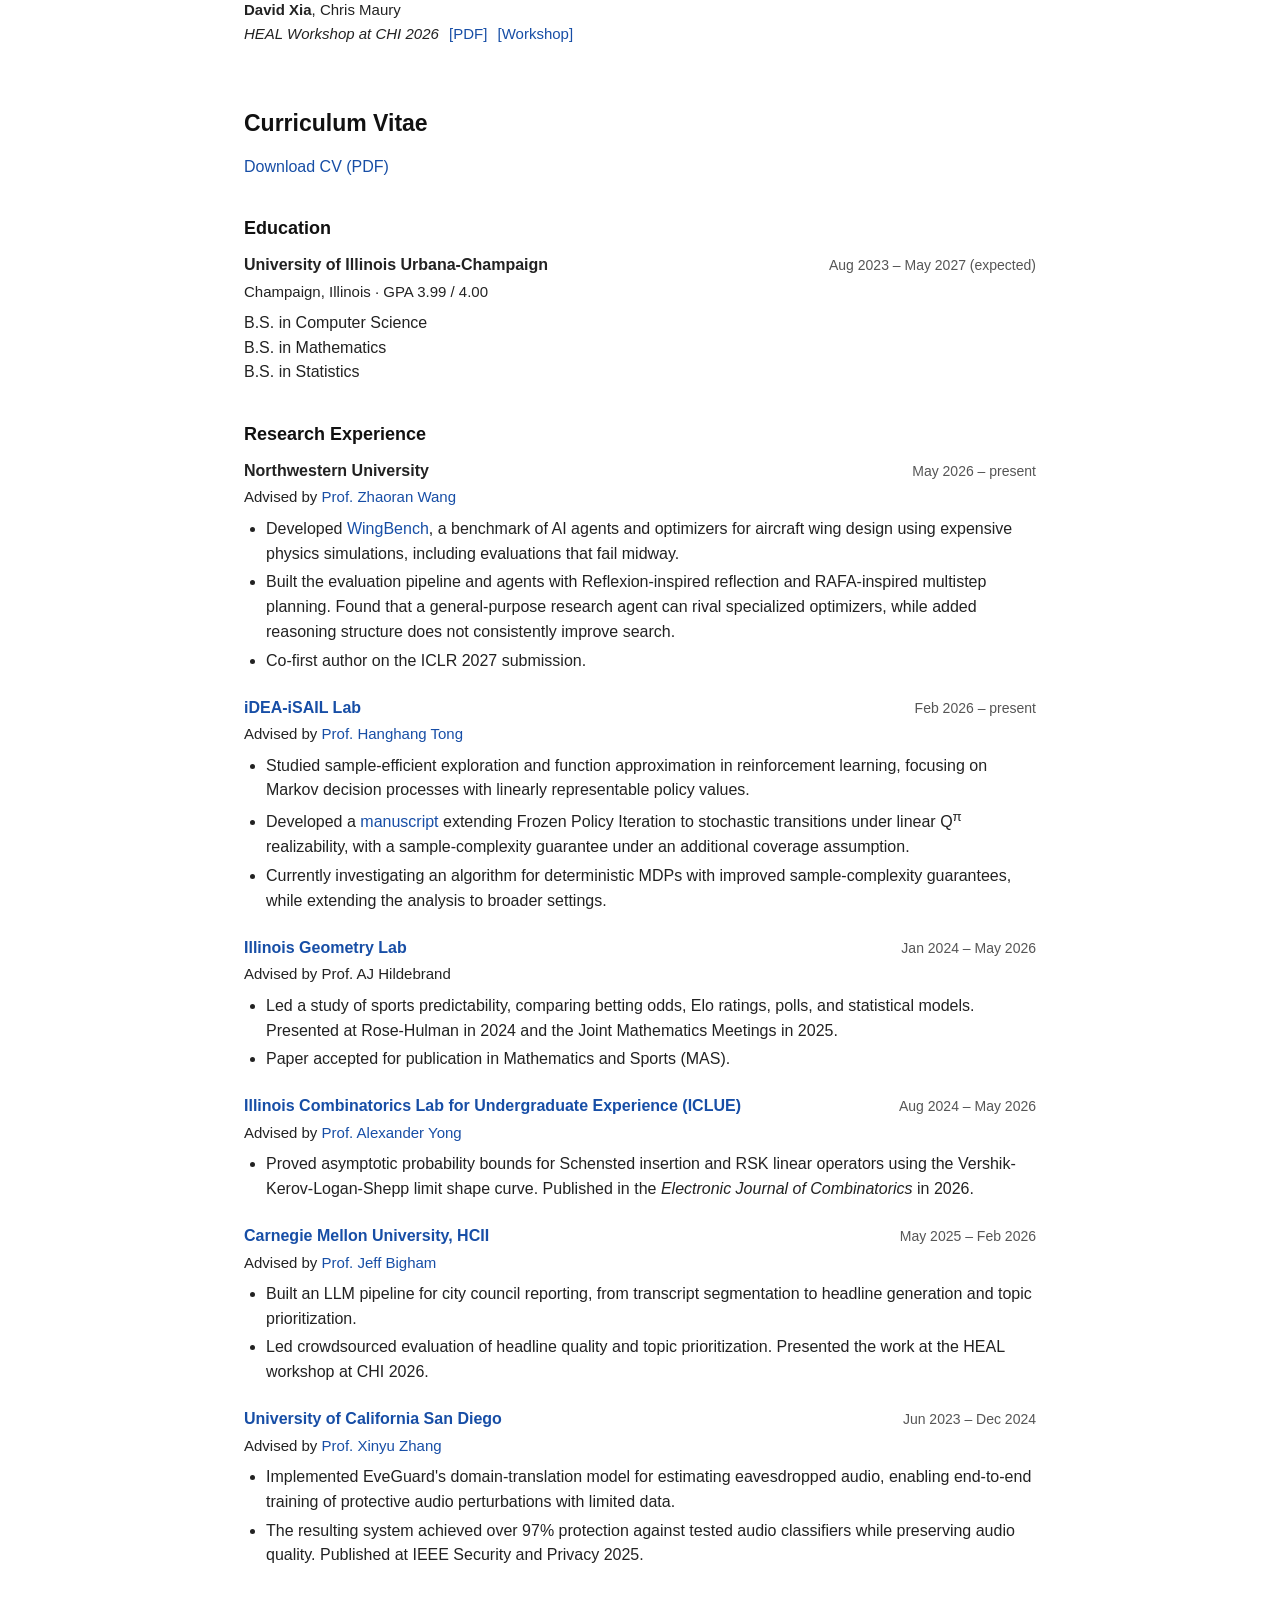
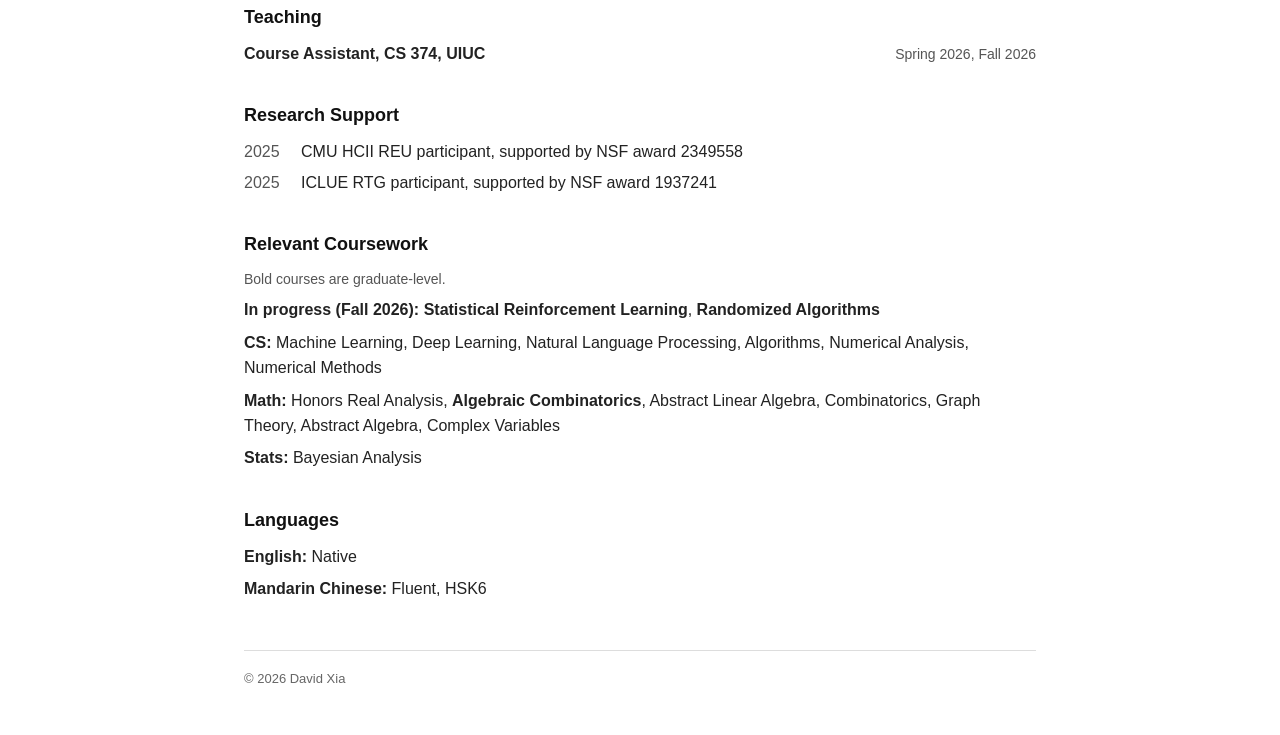
==== commit df38a0d8: "Remove CV section logos and simplify WingBench authorship bullet" ====
--- a/index.html
+++ b/index.html
@@ -132,10 +132,7 @@
             <p><a href="docs/david_xia_cv.pdf" target="_blank" rel="noopener noreferrer">Download CV (PDF)</a></p>
 <section class="cv-section">
 <h3>Education</h3>
-<div class="cv-entry logo-entry">
-<div class="entry-media" aria-hidden="true">
-<img class="organization-logo logo-symbol" src="images/logos/illinois-block-i.png" alt="University of Illinois Urbana-Champaign" width="243" height="351" loading="lazy" decoding="async">
-</div>
+<div class="cv-entry">
 <div class="entry-content">
 <div class="cv-entry-head">
 <span class="cv-entry-title">University of Illinois Urbana-Champaign</span>
@@ -152,10 +149,7 @@
 </section>
 <section class="cv-section">
 <h3>Research Experience</h3>
-<div class="cv-entry logo-entry">
-<div class="entry-media" aria-hidden="true">
-<img class="organization-logo logo-northwestern" src="images/logos/northwestern_logo.png" alt="Northwestern University" width="192" height="192" loading="lazy" decoding="async">
-</div>
+<div class="cv-entry">
 <div class="entry-content">
 <div class="cv-entry-head">
 <span class="cv-entry-title"><span class="name">Northwestern University</span></span>
@@ -165,14 +159,11 @@
 <ul>
 <li>Developed <a href="https://arxiv.org/abs/2611.28418" target="_blank" rel="noopener noreferrer">WingBench</a>, a benchmark of AI agents and optimizers for aircraft wing design using expensive physics simulations, including evaluations that fail midway.</li>
 <li>Built the evaluation pipeline and agents with Reflexion-inspired reflection and RAFA-inspired multistep planning. Found that a general-purpose research agent can rival specialized optimizers, while added reasoning structure does not consistently improve search.</li>
-<li>Led the release of code and materials. Co-first author on the ICLR 2027 submission.</li>
-</ul>
-</div>
-</div>
-<div class="cv-entry logo-entry">
-<div class="entry-media" aria-hidden="true">
-<img class="organization-logo logo-wordmark" src="images/logos/idea-isail.png" alt="iDEA-iSAIL Lab" width="1662" height="738" loading="lazy" decoding="async">
-</div>
+<li>Co-first author on the ICLR 2027 submission.</li>
+</ul>
+</div>
+</div>
+<div class="cv-entry">
 <div class="entry-content">
 <div class="cv-entry-head">
 <span class="cv-entry-title"><a class="name" href="https://www.idea-isail.com/index.html" target="_blank" rel="noopener noreferrer">iDEA-iSAIL Lab</a></span>
@@ -186,10 +177,7 @@
 </ul>
 </div>
 </div>
-<div class="cv-entry logo-entry">
-<div class="entry-media" aria-hidden="true">
-<img class="organization-logo logo-square" src="images/logos/illinois-mathematics.png" alt="University of Illinois Department of Mathematics" width="447" height="447" loading="lazy" decoding="async">
-</div>
+<div class="cv-entry">
 <div class="entry-content">
 <div class="cv-entry-head">
 <span class="cv-entry-title"><a class="name" href="https://iml.math.illinois.edu/" target="_blank" rel="noopener noreferrer">Illinois Geometry Lab</a></span>
@@ -202,10 +190,7 @@
 </ul>
 </div>
 </div>
-<div class="cv-entry logo-entry">
-<div class="entry-media" aria-hidden="true">
-<img class="organization-logo logo-symbol" src="images/logos/illinois-block-i.png" alt="University of Illinois Urbana-Champaign" width="243" height="351" loading="lazy" decoding="async">
-</div>
+<div class="cv-entry">
 <div class="entry-content">
 <div class="cv-entry-head">
 <span class="cv-entry-title"><a class="name" href="https://ayong.web.illinois.edu/ICLUE.html" target="_blank" rel="noopener noreferrer">Illinois Combinatorics Lab for Undergraduate Experience (ICLUE)</a></span>
@@ -217,10 +202,7 @@
 </ul>
 </div>
 </div>
-<div class="cv-entry logo-entry">
-<div class="entry-media" aria-hidden="true">
-<img class="organization-logo logo-square" src="images/logos/carnegie-mellon.png" alt="Carnegie Mellon University" width="600" height="600" loading="lazy" decoding="async">
-</div>
+<div class="cv-entry">
 <div class="entry-content">
 <div class="cv-entry-head">
 <span class="cv-entry-title"><a class="name" href="https://www.cs.cmu.edu/~jbigham/" target="_blank" rel="noopener noreferrer">Carnegie Mellon University, HCII</a></span>
@@ -233,10 +215,7 @@
 </ul>
 </div>
 </div>
-<div class="cv-entry logo-entry">
-<div class="entry-media" aria-hidden="true">
-<img class="organization-logo logo-wordmark" src="images/logos/uc-san-diego.png" alt="University of California San Diego" width="510" height="102" loading="lazy" decoding="async">
-</div>
+<div class="cv-entry">
 <div class="entry-content">
 <div class="cv-entry-head">
 <span class="cv-entry-title"><a class="name" href="https://xyzhang.ucsd.edu/index.html" target="_blank" rel="noopener noreferrer">University of California San Diego</a></span>
--- a/style.css
+++ b/style.css
@@ -42,14 +42,6 @@
 .publication.media-row > .entry-media { grid-area: media; }
 .entry-content { min-width: 0; }
 .entry-media { width: 100%; min-height: 120px; display: flex; align-items: center; justify-content: center; }
-/* CV logos sit behind full-width text without reserving a separate column. */
-.cv-entry.logo-entry { position: relative; isolation: isolate; min-height: 140px; }
-.cv-entry.logo-entry > .entry-content { position: relative; z-index: 1; }
-.cv-entry.logo-entry > .entry-media { position: absolute; z-index: 0; top: 50%; right: 0; transform: translateY(-50%); width: 200px; height: 160px; max-height: 100%; min-height: 0; justify-content: flex-end; opacity: .18; pointer-events: none; user-select: none; }
-.organization-logo { width: 100%; height: 100%; max-height: 140px; object-fit: contain; object-position: right center; }
-.logo-symbol { width: auto; max-width: 100%; height: 140px; }
-.logo-square { width: 140px; height: 140px; }
-.logo-northwestern { width: 180px; height: 180px; max-height: 100%; }
 .wing-preview { position: relative; min-height: 0; aspect-ratio: 4 / 3; }
 .wing-project-link { position: absolute; inset: 0; display: block; }
 .wing-poster, #wing-preview-canvas { position: absolute; width: 100%; height: 100%; object-fit: contain; }
@@ -107,7 +99,6 @@
   main > section { margin-top: 52px; }
   .publication.media-row { grid-template-columns: minmax(0, 1fr) 84px; gap: 16px; }
   .publication.media-row > .entry-media { min-height: 84px; }
-  .cv-entry.logo-entry > .entry-media { width: 160px; height: 140px; opacity: .14; }
   .wing-preview { min-height: 0; aspect-ratio: 1; }
   .gallery { columns: 1; }
 }
@@ -116,7 +107,6 @@
   .site-nav, footer { display: none; }
   a { color: #222; }
   .publication, .cv-entry { break-inside: avoid; }
-  .cv-entry.logo-entry > .entry-media { display: none; }
   #wing-preview-canvas, .wing-motion { display: none; }
   .wing-preview.is-ready .wing-poster { visibility: visible; }
 }
